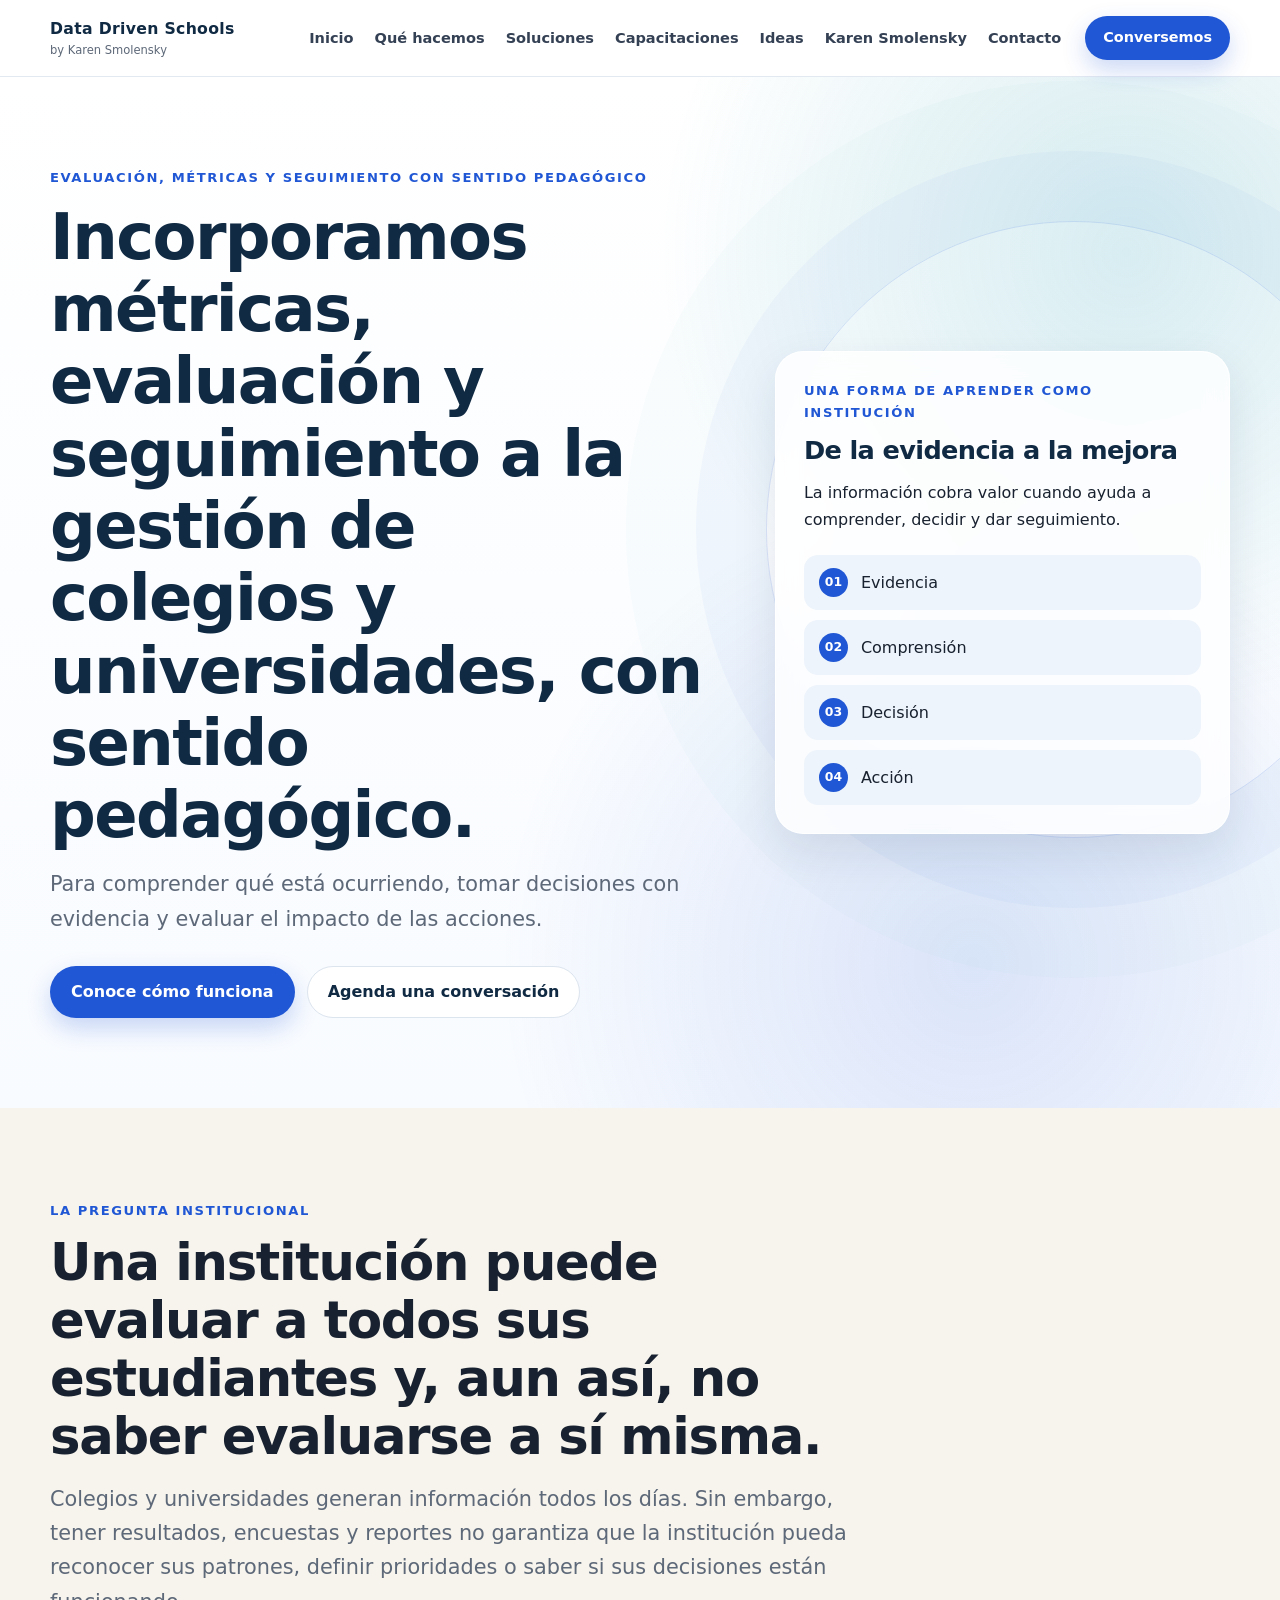
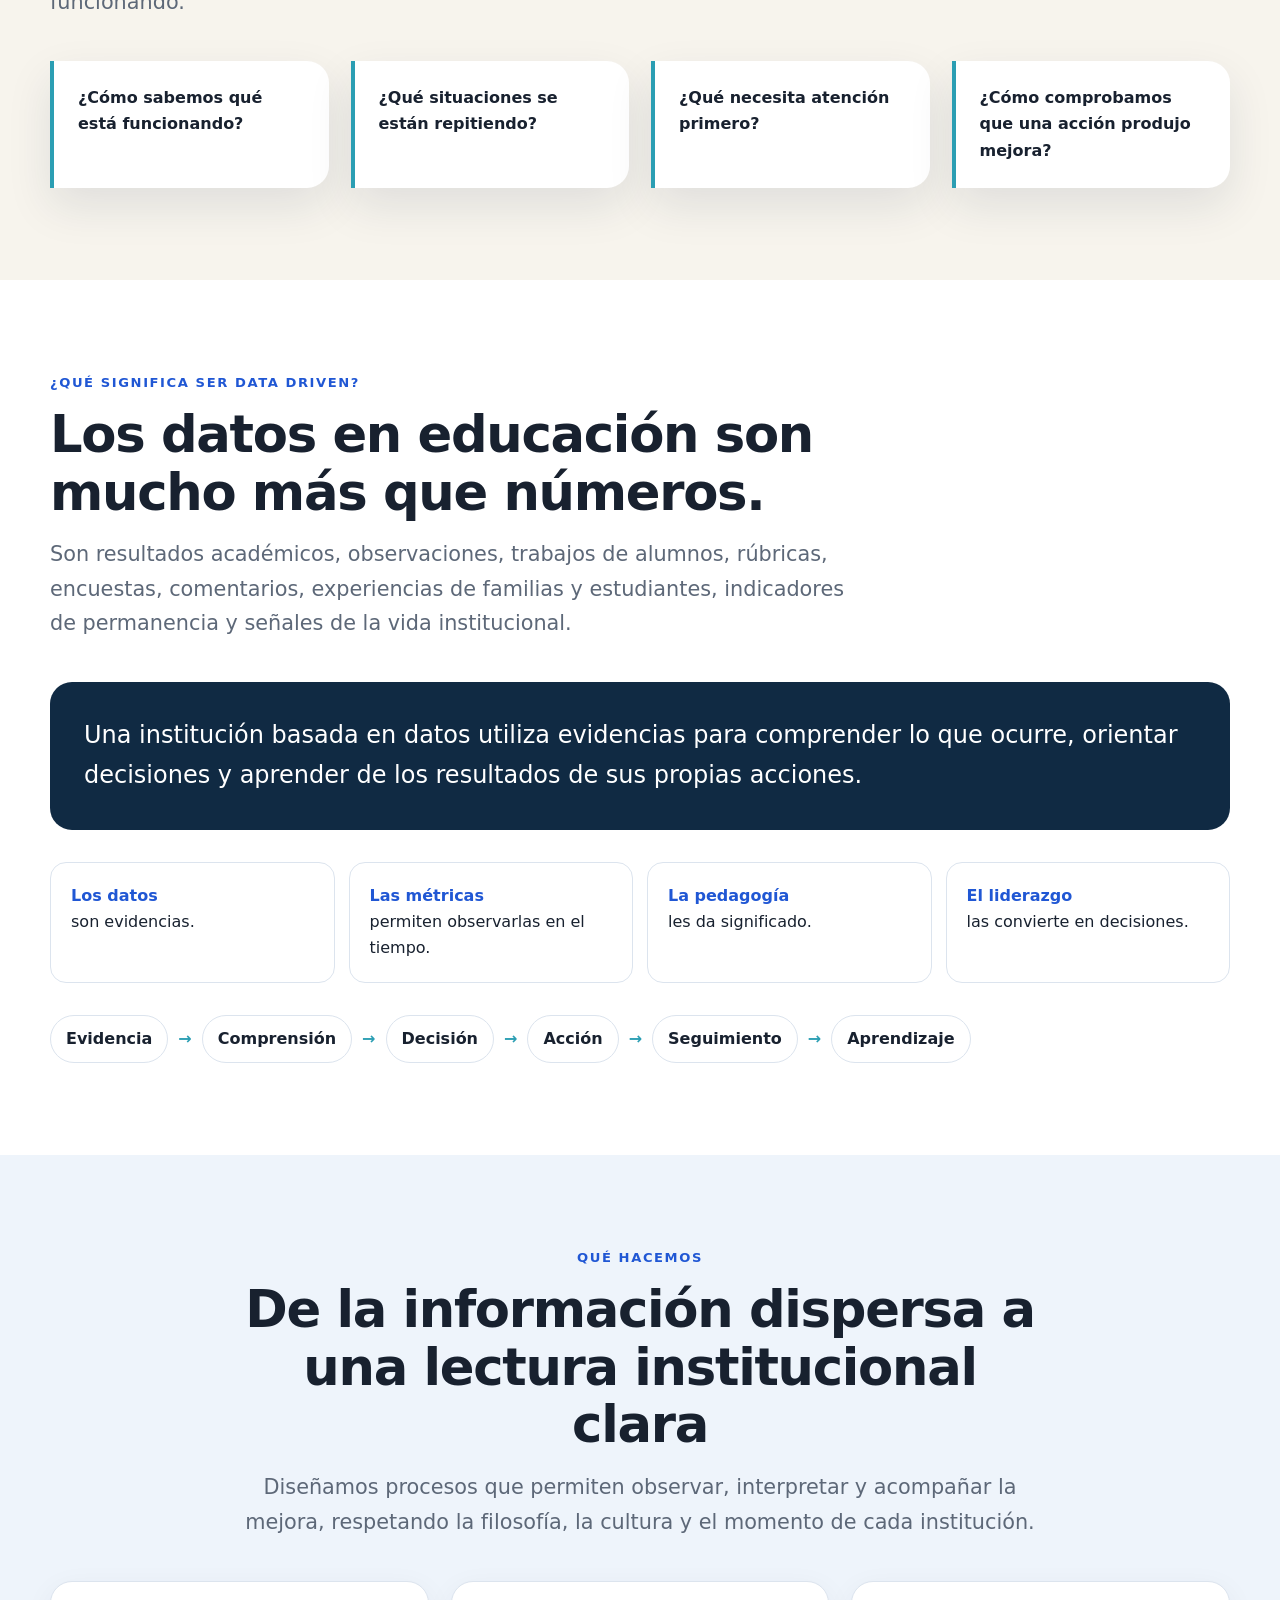
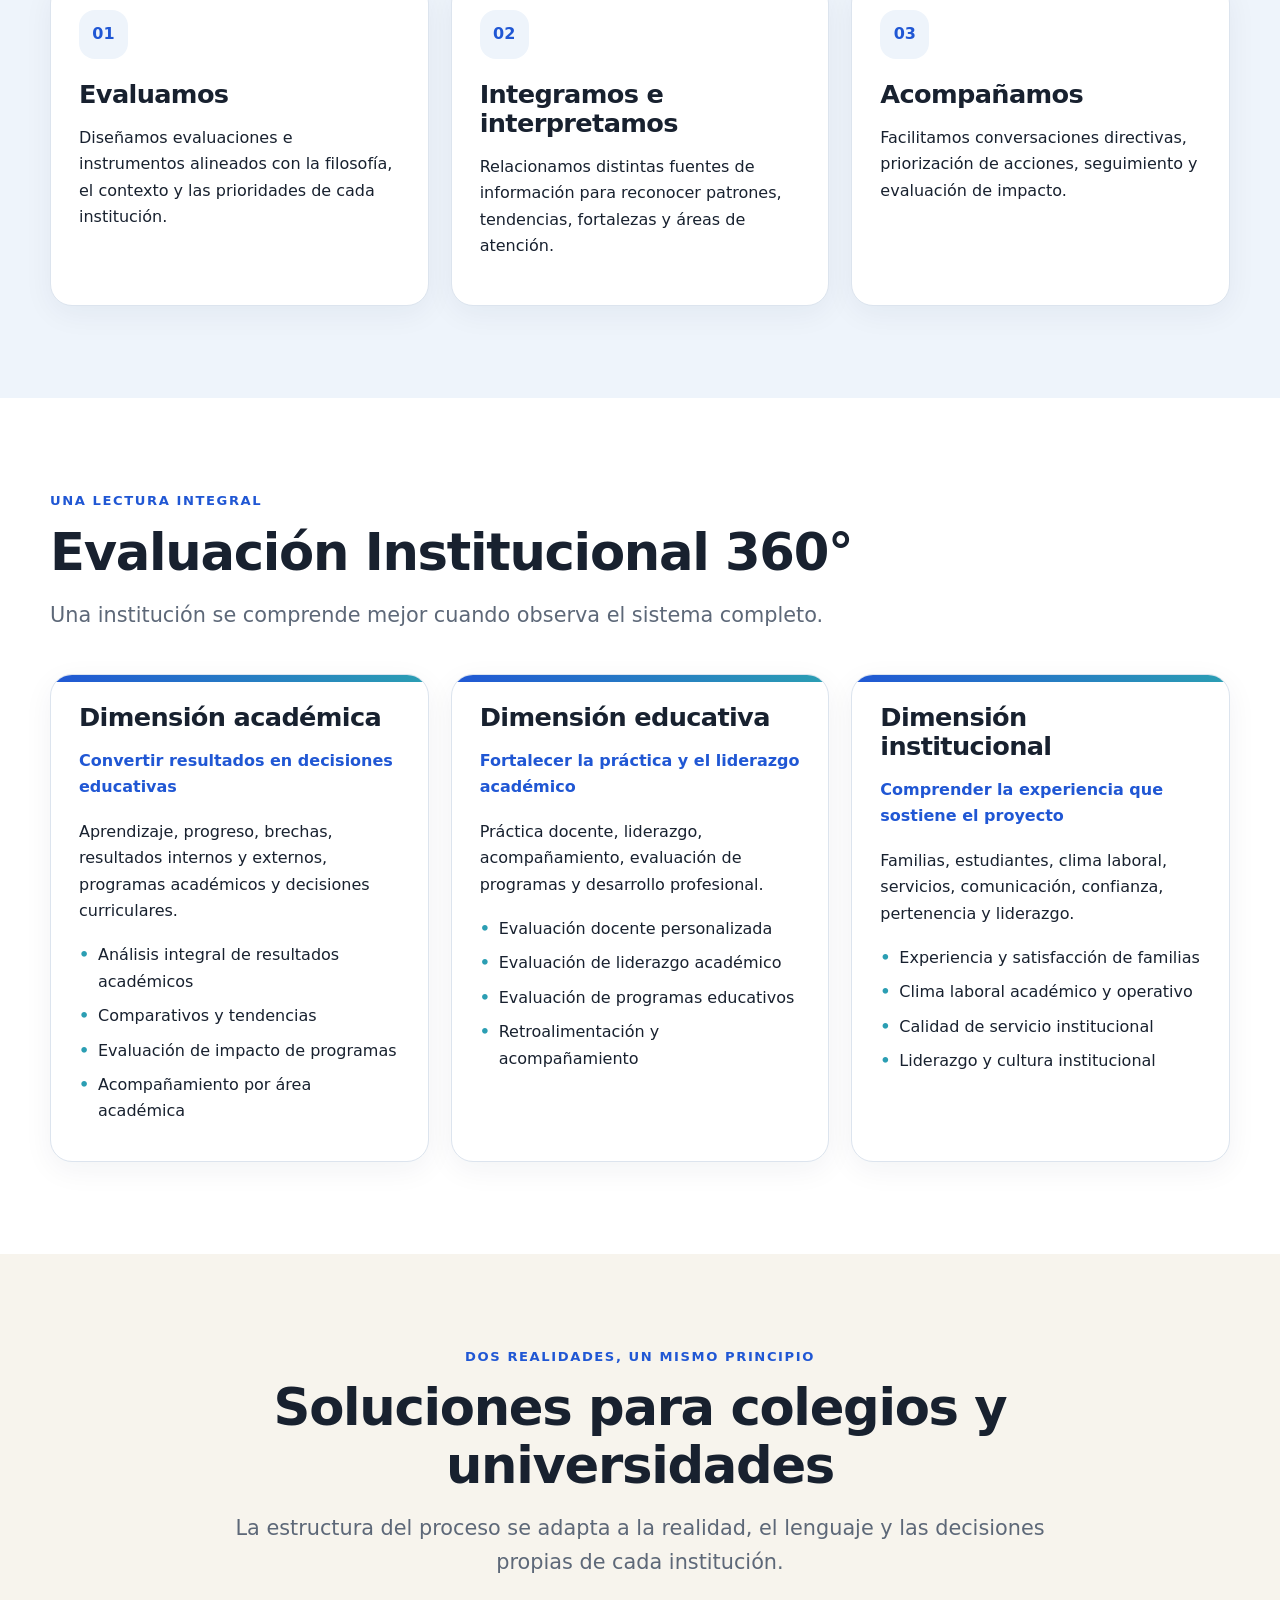
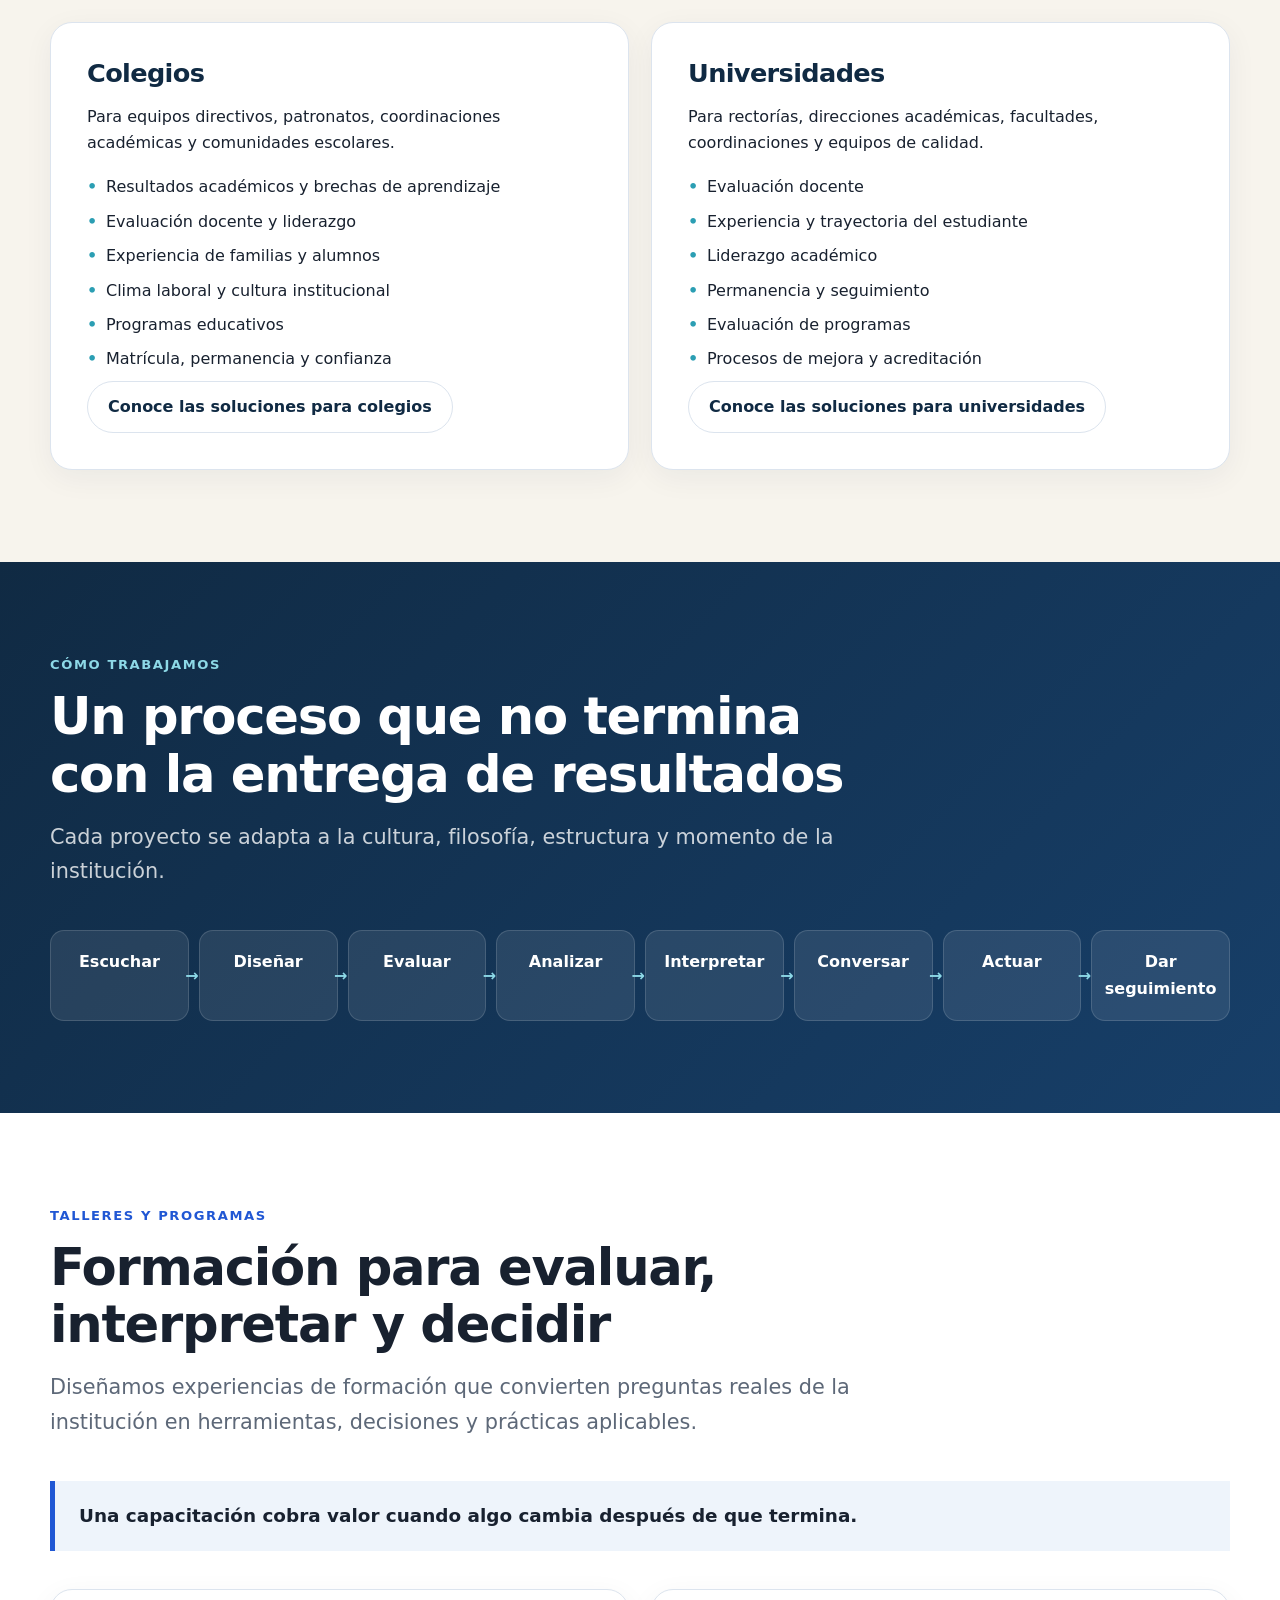
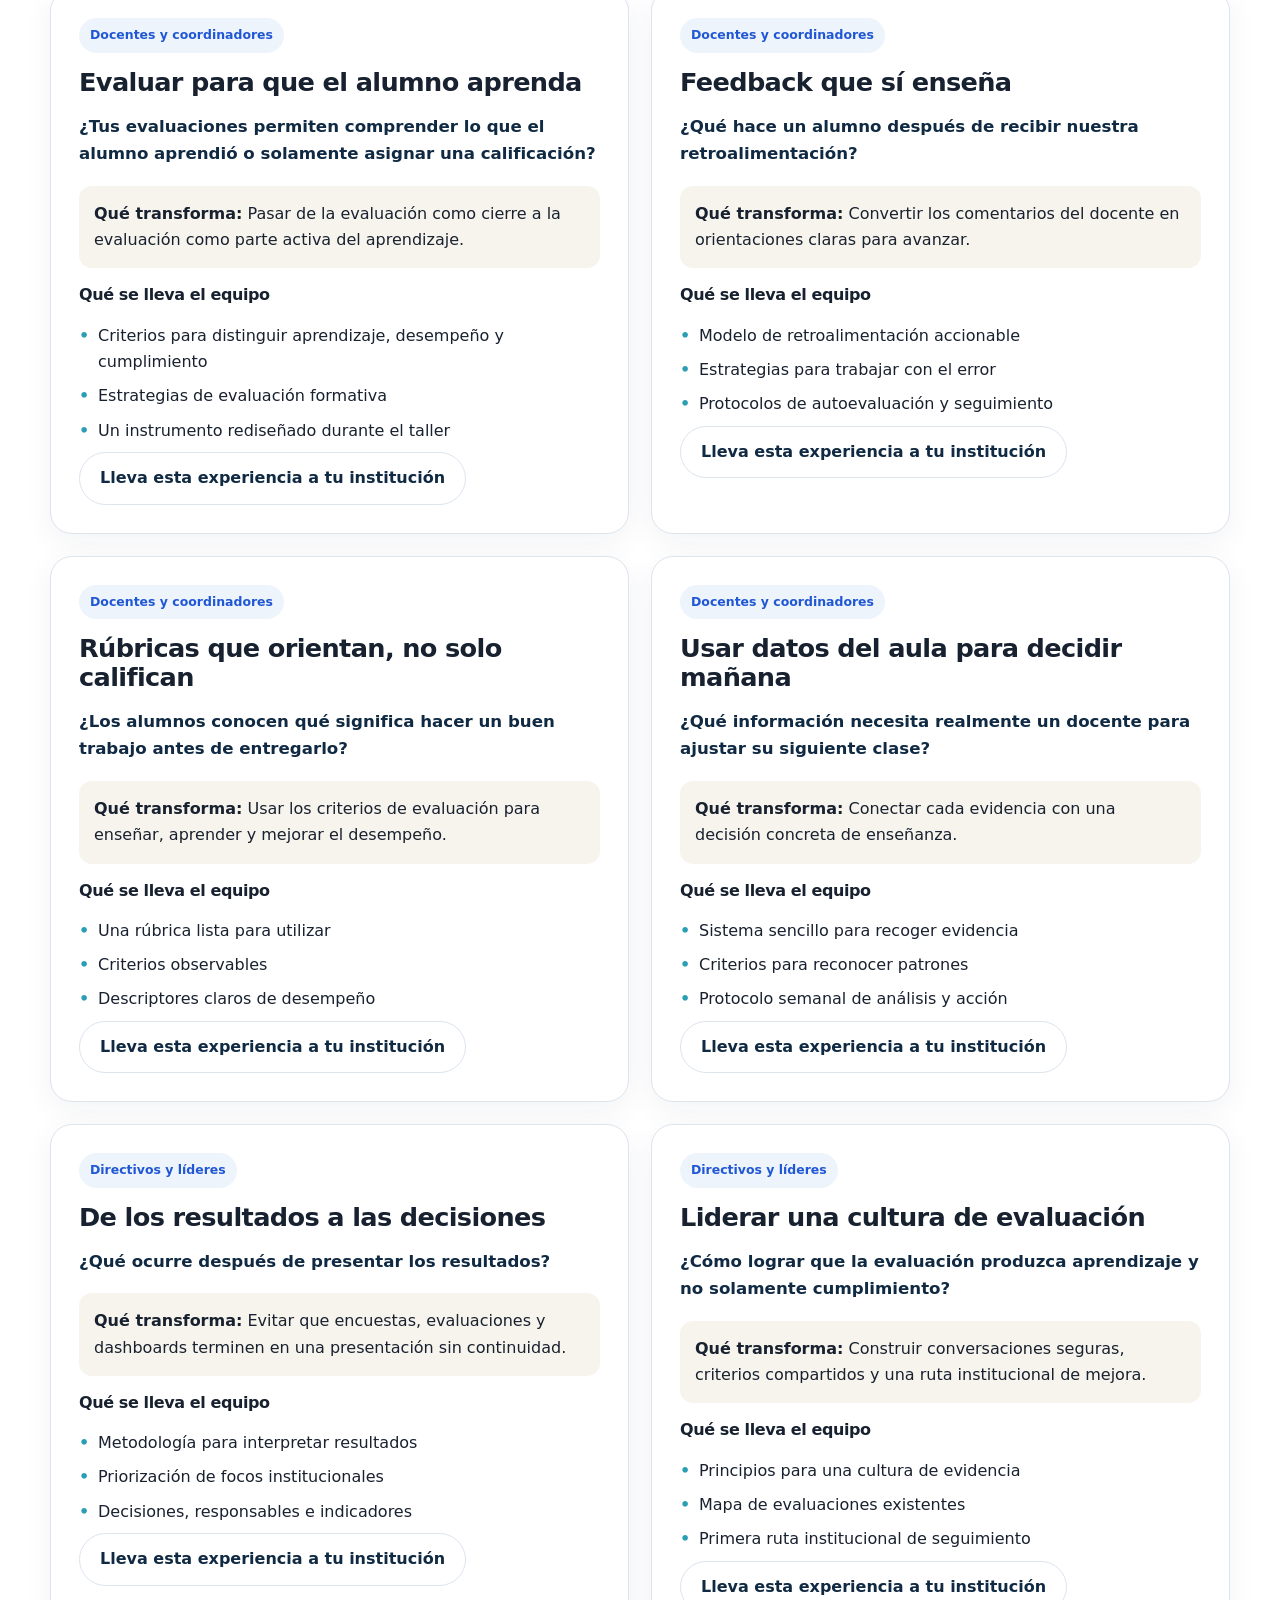
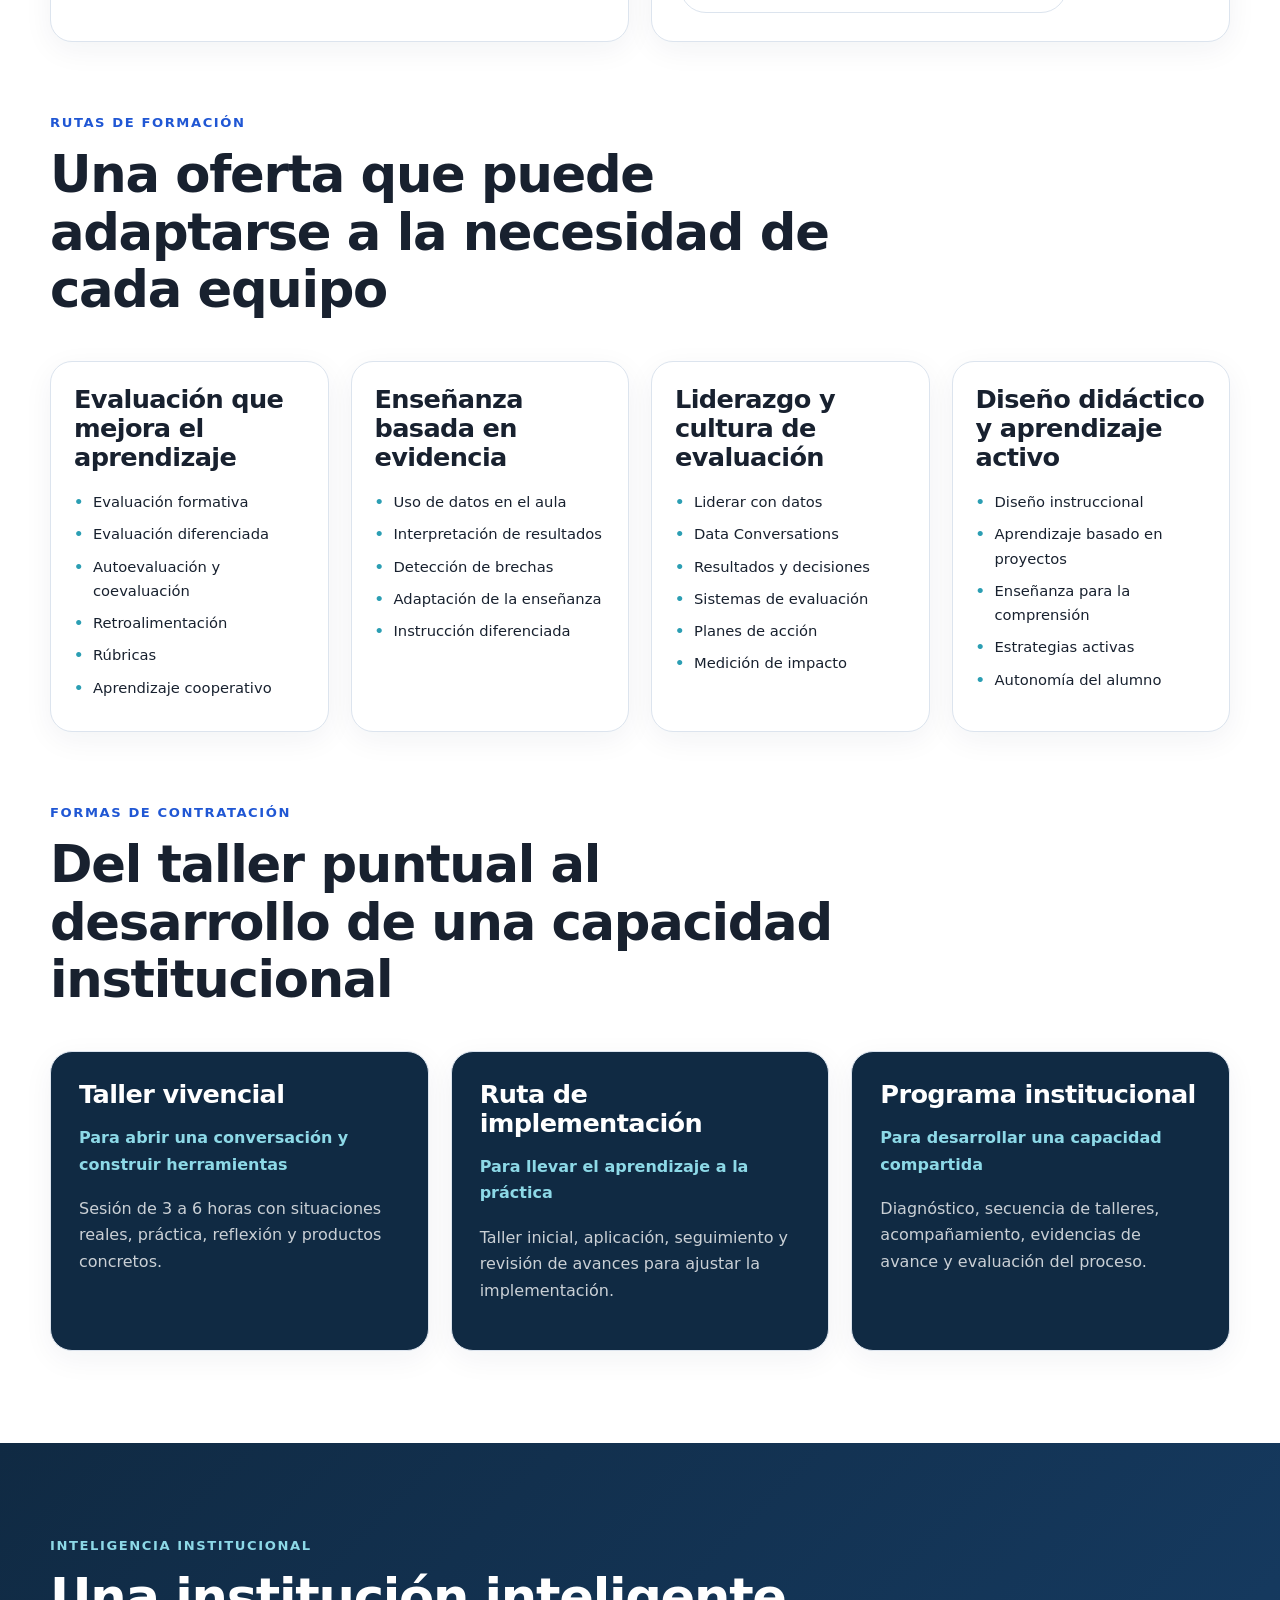
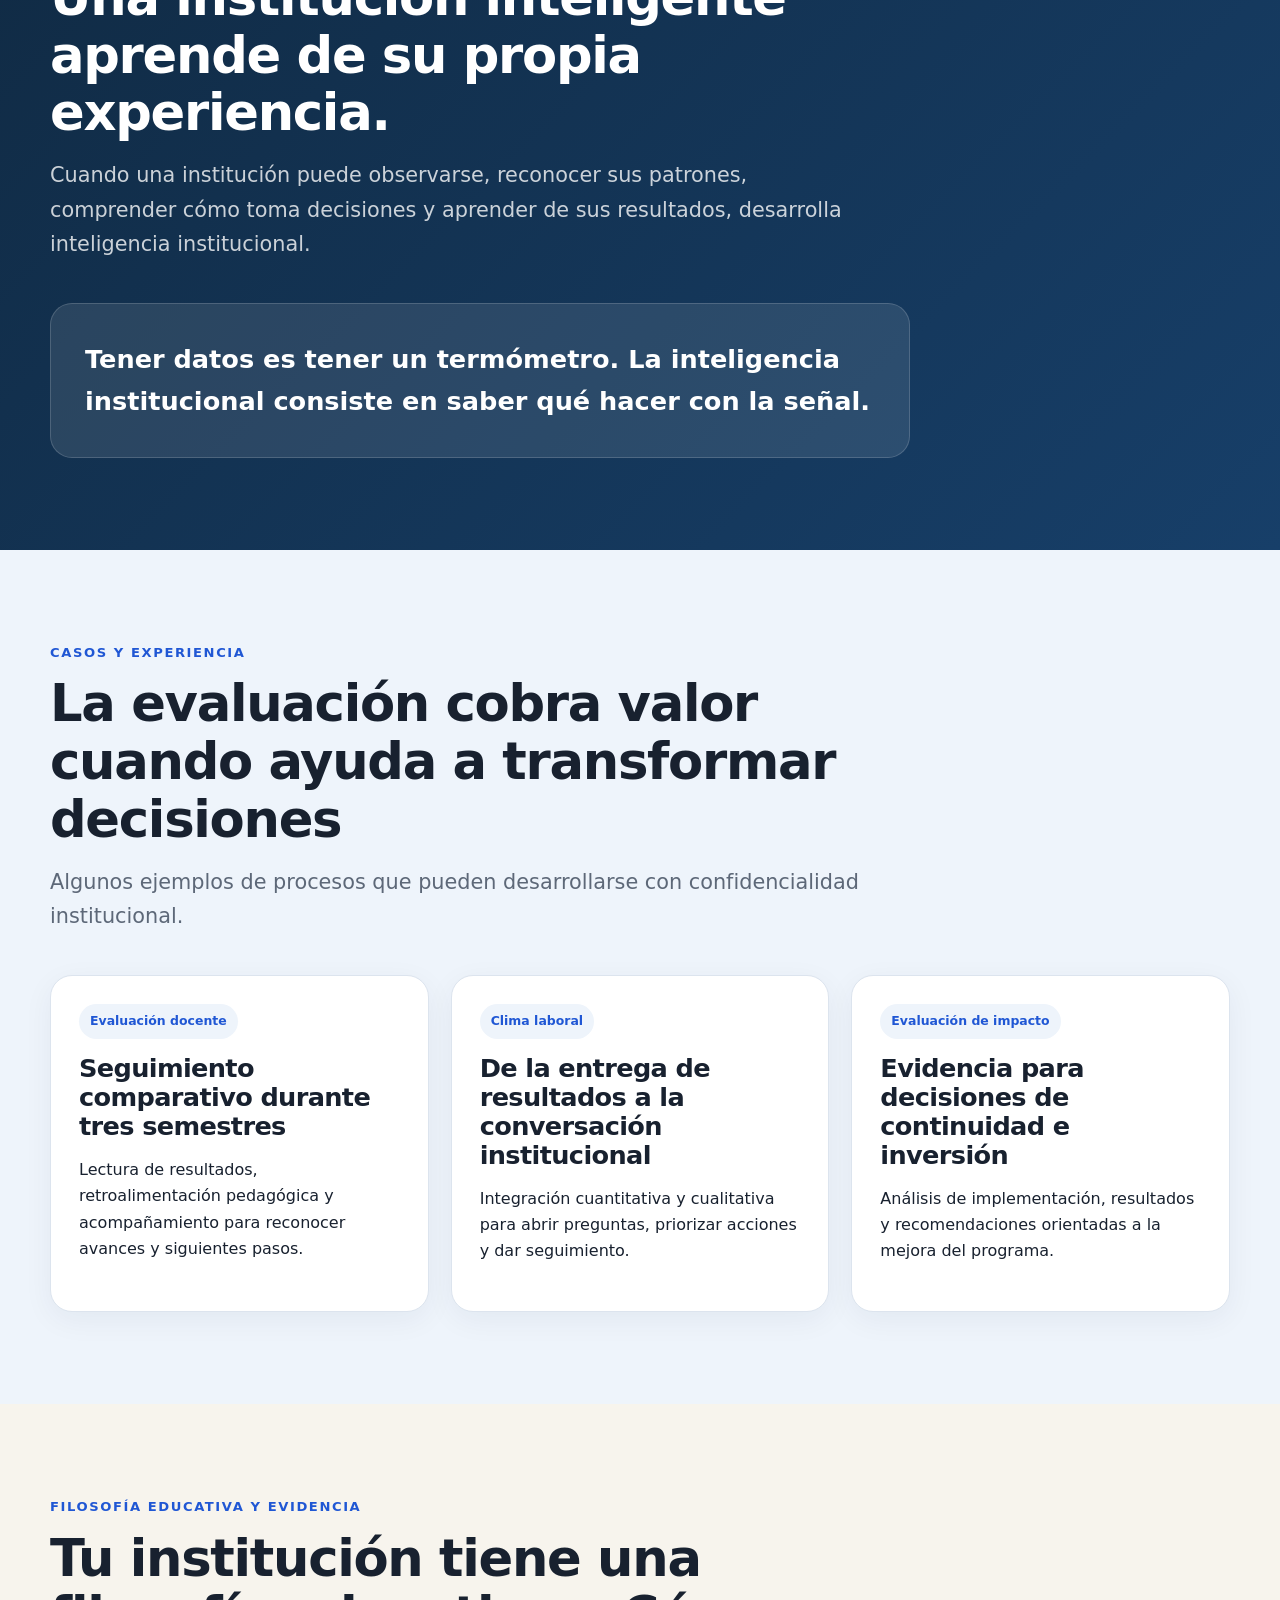
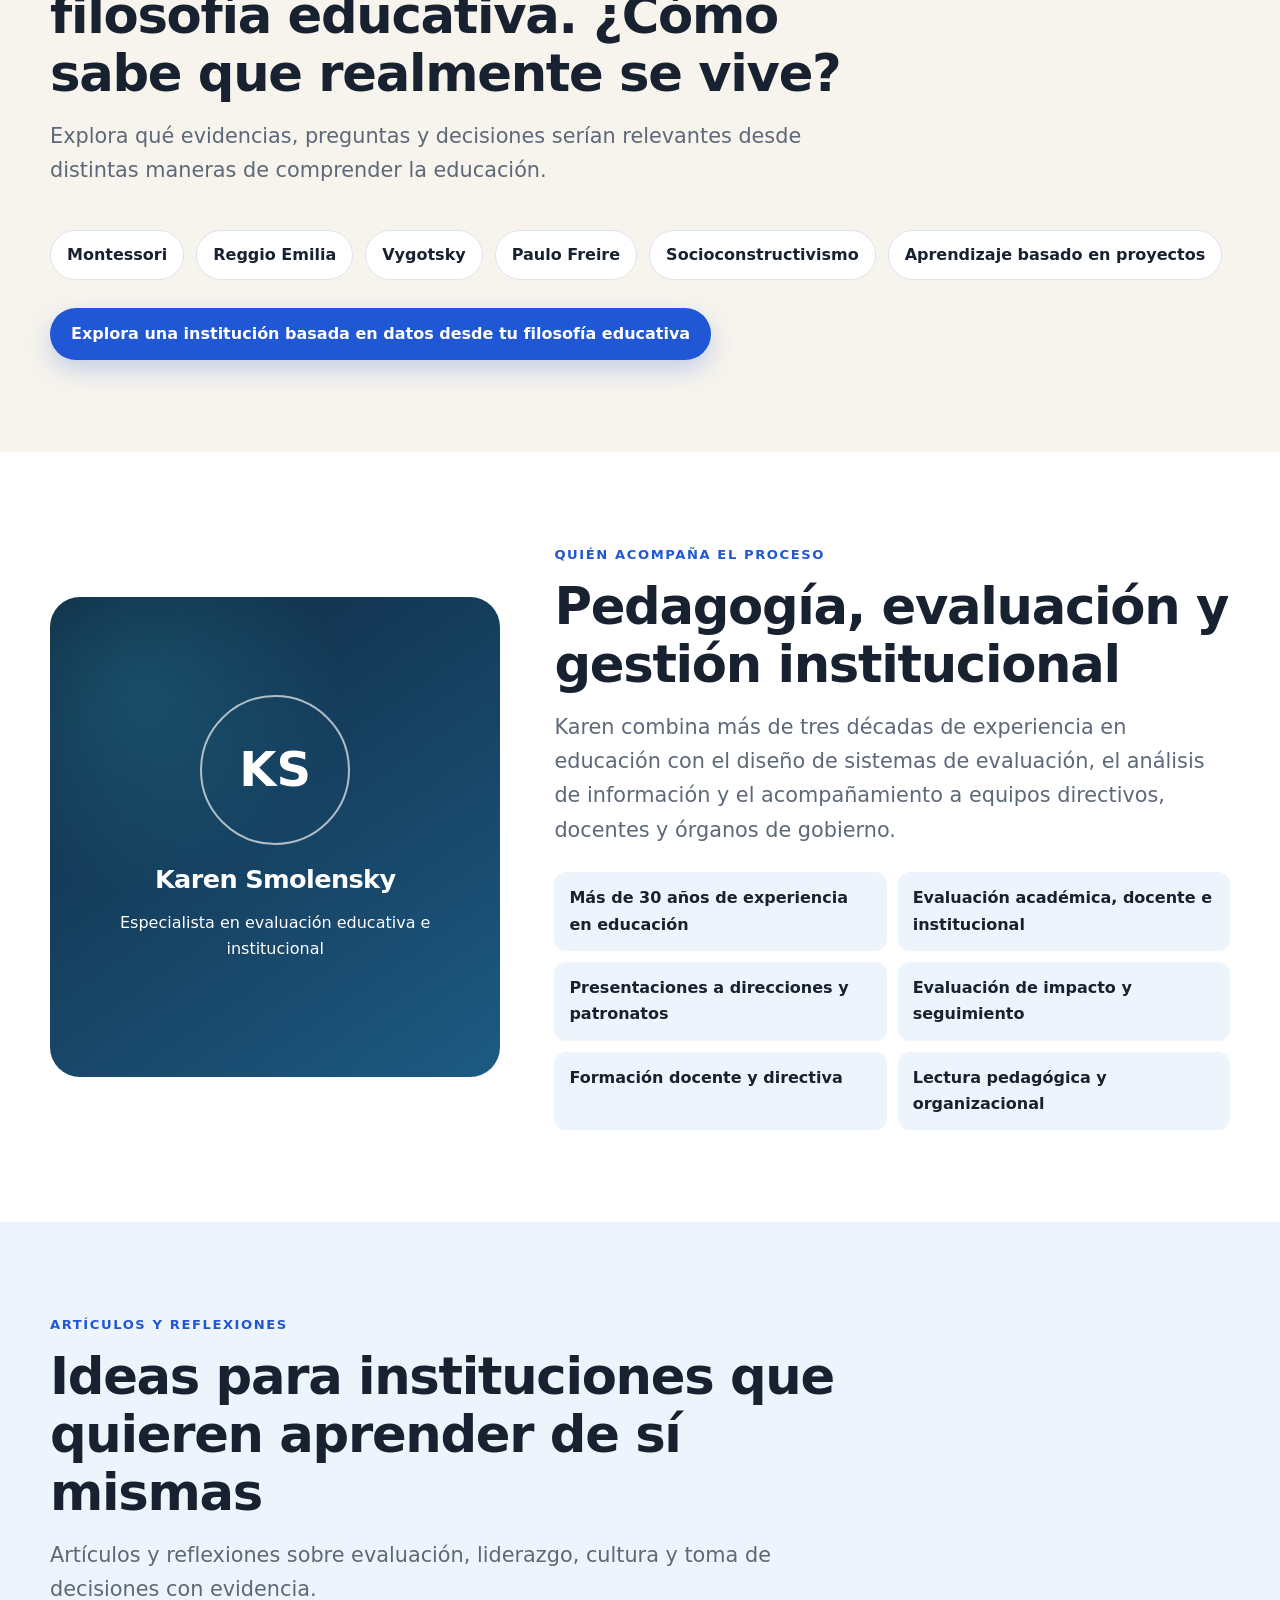
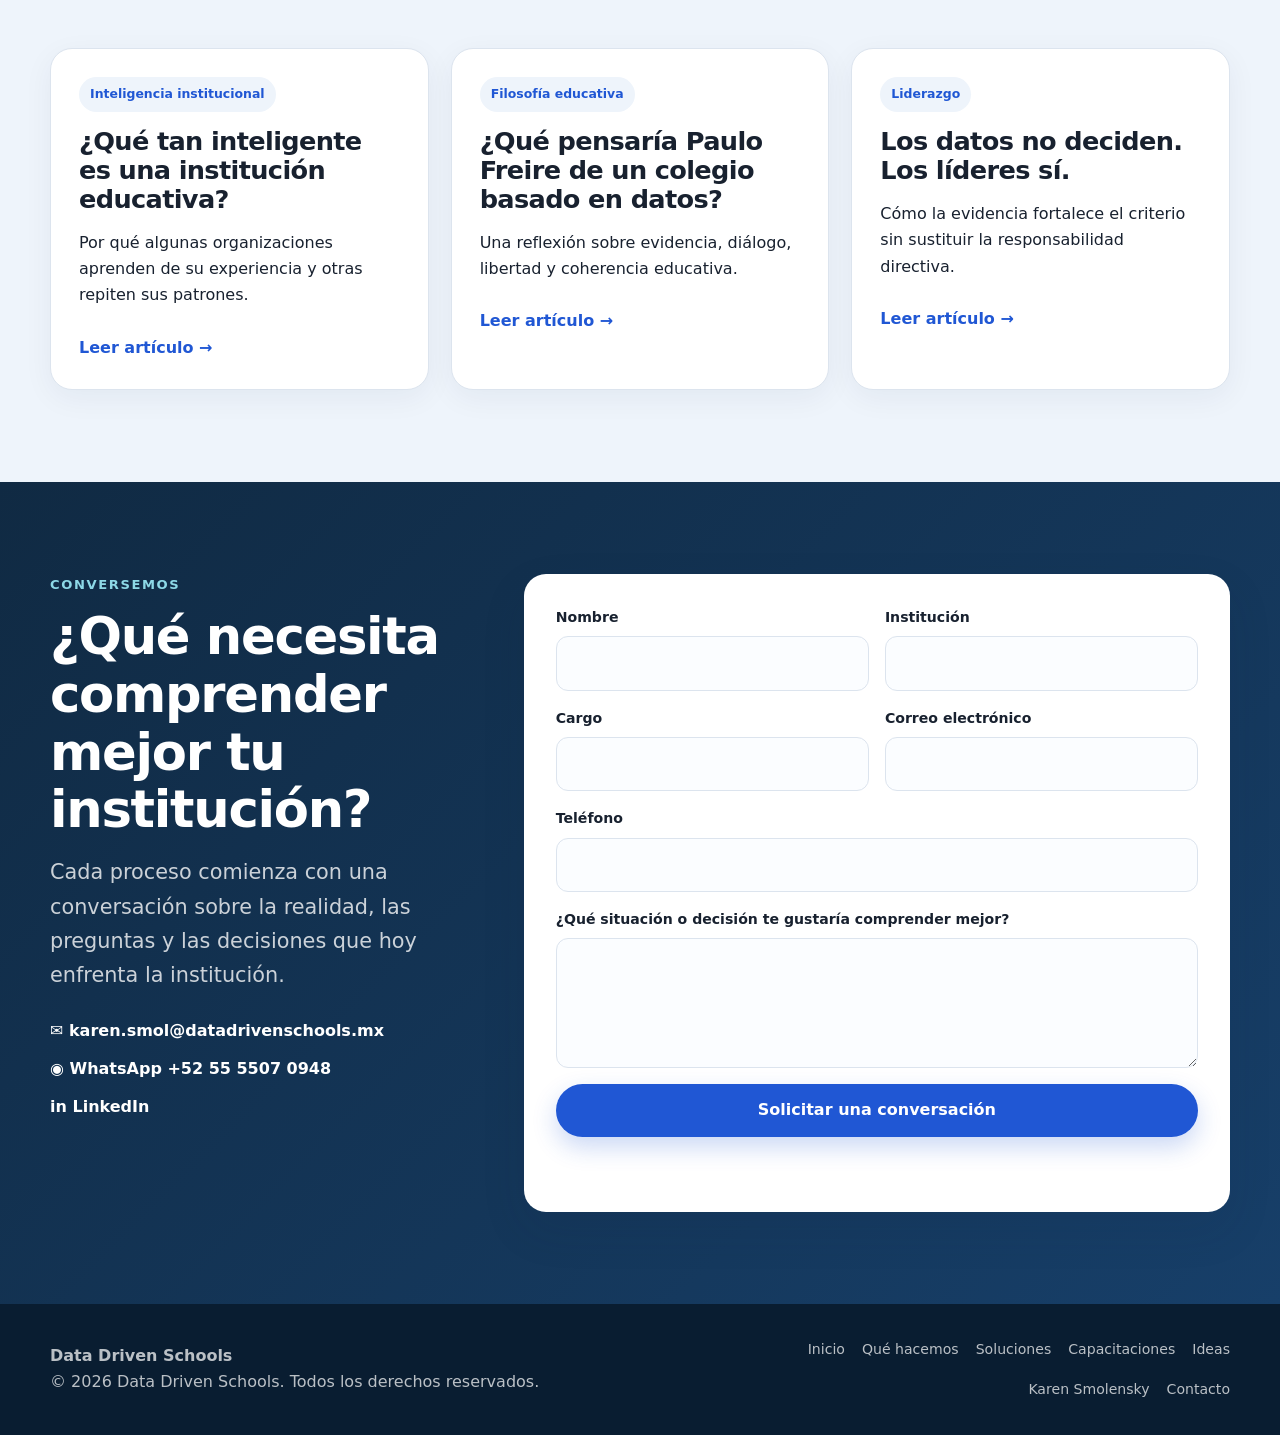
==== index.html @ f6df16cb "Homepage initial version" ====
<!doctype html>
<html lang="es-MX">
<head>
  <meta charset="utf-8">
  <meta name="viewport" content="width=device-width, initial-scale=1">
  <title>Data Driven Schools | Evaluación y gestión educativa con evidencia</title>
  <meta name="description" content="Métricas, evaluación y seguimiento para la gestión de colegios y universidades, con sentido pedagógico.">
  <meta name="theme-color" content="#102a43">
  <meta property="og:title" content="Data Driven Schools">
  <meta property="og:description" content="Métricas, evaluación y seguimiento para instituciones educativas, con sentido pedagógico.">
  <meta property="og:type" content="website">
  <link rel="stylesheet" href="styles.css">
</head>
<body>
  <a class="skip-link" href="#contenido">Saltar al contenido</a>

  <header class="site-header">
    <div class="container navbar">
      <a class="brand" href="#inicio" aria-label="Data Driven Schools, inicio">
        <img id="brand-logo" src="" alt="" hidden>
        <span id="brand-fallback" class="brand-text"></span>
      </a>

      <button id="nav-toggle" class="nav-toggle" type="button" aria-label="Abrir menú" aria-expanded="false">
        <span></span><span></span><span></span>
      </button>

      <nav id="nav-links" class="nav-links" aria-label="Navegación principal"></nav>
      <a id="header-cta" class="btn btn-primary btn-small" href="#contacto">Conversemos</a>
    </div>
  </header>

  <main id="contenido">
    <section id="inicio" class="hero">
      <div class="container hero-grid">
        <div class="hero-copy">
          <p id="hero-eyebrow" class="eyebrow"></p>
          <h1 id="hero-title"></h1>
          <p id="hero-text" class="lead"></p>
          <div class="hero-actions">
            <a id="hero-primary" class="btn btn-primary" href="#que-hacemos"></a>
            <a id="hero-secondary" class="btn btn-secondary" href="#contacto"></a>
          </div>
        </div>
        <aside class="hero-panel" aria-label="Proceso Data Driven">
          <p class="eyebrow">Una forma de aprender como institución</p>
          <h3>De la evidencia a la mejora</h3>
          <p>La información cobra valor cuando ayuda a comprender, decidir y dar seguimiento.</p>
          <div id="hero-cycle" class="mini-cycle"></div>
        </aside>
      </div>
    </section>

    <section class="section section--cream">
      <div class="container">
        <div class="section-heading">
          <p class="eyebrow">La pregunta institucional</p>
          <h2 id="problem-title"></h2>
          <p id="problem-text" class="lead"></p>
        </div>
        <div id="problem-questions" class="question-grid"></div>
      </div>
    </section>

    <section class="section" id="que-significa">
      <div class="container">
        <div class="section-heading">
          <p class="eyebrow">¿Qué significa ser Data Driven?</p>
          <h2 id="data-title"></h2>
          <p id="data-text" class="lead"></p>
        </div>
        <div id="data-definition" class="definition-box"></div>
        <div id="principles" class="principles-grid"></div>
        <div id="cycle" class="cycle" aria-label="Ciclo de aprendizaje institucional"></div>
      </div>
    </section>

    <section id="que-hacemos" class="section section--soft">
      <div class="container">
        <div class="section-heading center">
          <p class="eyebrow">Qué hacemos</p>
          <h2 id="what-title"></h2>
          <p id="what-intro" class="lead"></p>
        </div>
        <div id="what-grid" class="card-grid-3"></div>
      </div>
    </section>

    <section id="soluciones" class="section">
      <div class="container">
        <div class="section-heading">
          <p class="eyebrow">Una lectura integral</p>
          <h2 id="dimensions-title"></h2>
          <p id="dimensions-intro" class="lead"></p>
        </div>
        <div id="dimensions-grid" class="dimension-grid"></div>
      </div>
    </section>

    <section class="section section--cream">
      <div class="container">
        <div class="section-heading center">
          <p class="eyebrow">Dos realidades, un mismo principio</p>
          <h2 id="audiences-title"></h2>
          <p id="audiences-intro" class="lead"></p>
        </div>
        <div id="audience-grid" class="audience-grid"></div>
      </div>
    </section>

    <section class="section section--dark">
      <div class="container">
        <div class="section-heading">
          <p class="eyebrow">Cómo trabajamos</p>
          <h2 id="process-title"></h2>
          <p id="process-text" class="lead"></p>
        </div>
        <div id="process-row" class="process-row"></div>
      </div>
    </section>

    <section id="capacitaciones" class="section">
      <div class="container">
        <div class="section-heading">
          <p class="eyebrow">Talleres y programas</p>
          <h2 id="training-title"></h2>
          <p id="training-intro" class="lead"></p>
        </div>
        <div id="training-promise" class="training-promise"></div>
        <div id="training-grid" class="training-grid"></div>

        <div class="section-heading" style="margin-top:70px">
          <p class="eyebrow">Rutas de formación</p>
          <h2>Una oferta que puede adaptarse a la necesidad de cada equipo</h2>
        </div>
        <div id="routes-grid" class="routes-grid"></div>

        <div class="section-heading" style="margin-top:70px">
          <p class="eyebrow">Formas de contratación</p>
          <h2>Del taller puntual al desarrollo de una capacidad institucional</h2>
        </div>
        <div id="formats-grid" class="format-grid"></div>
      </div>
    </section>

    <section id="inteligencia" class="section section--dark">
      <div class="container">
        <div class="section-heading">
          <p class="eyebrow">Inteligencia institucional</p>
          <h2 id="intelligence-title"></h2>
          <p id="intelligence-text" class="lead"></p>
        </div>
        <div id="intelligence-quote" class="quote-box"></div>
      </div>
    </section>

    <section id="casos" class="section section--soft">
      <div class="container">
        <div class="section-heading">
          <p class="eyebrow">Casos y experiencia</p>
          <h2 id="cases-title"></h2>
          <p id="cases-intro" class="lead"></p>
        </div>
        <div id="cases-grid" class="case-grid"></div>
      </div>
    </section>

    <section id="testimonios" class="section" hidden>
      <div class="container">
        <div class="section-heading center">
          <p class="eyebrow">Confianza</p>
          <h2 id="testimonials-title"></h2>
        </div>
        <div id="testimonial-grid" class="testimonial-grid"></div>
      </div>
    </section>

    <section id="filosofia" class="section section--cream">
      <div class="container">
        <div class="section-heading">
          <p class="eyebrow">Filosofía educativa y evidencia</p>
          <h2 id="philosophy-title"></h2>
          <p id="philosophy-text" class="lead"></p>
        </div>
        <div id="philosophy-cloud" class="philosophy-cloud"></div>
        <a id="philosophy-cta" class="btn btn-primary" href="#contacto"></a>
      </div>
    </section>

    <section id="karen" class="section">
      <div class="container about-grid">
        <div class="about-visual">
          <div>
            <div class="about-initials">KS</div>
            <h3 id="about-name"></h3>
            <p id="about-role"></p>
          </div>
        </div>
        <div>
          <p class="eyebrow">Quién acompaña el proceso</p>
          <h2 id="about-title"></h2>
          <p id="about-text" class="lead"></p>
          <div id="about-highlights" class="highlight-grid"></div>
        </div>
      </div>
    </section>

    <section id="ideas" class="section section--soft">
      <div class="container">
        <div class="section-heading">
          <p class="eyebrow">Artículos y reflexiones</p>
          <h2 id="ideas-title"></h2>
          <p id="ideas-intro" class="lead"></p>
        </div>
        <div id="article-grid" class="article-grid"></div>
      </div>
    </section>

    <section id="contacto" class="section section--dark">
      <div class="container contact-grid">
        <div>
          <p class="eyebrow">Conversemos</p>
          <h2 id="contact-title"></h2>
          <p id="contact-text" class="lead"></p>
          <div id="contact-links" class="contact-links"></div>
        </div>

        <form id="contact-form" class="contact-form">
          <div class="form-grid">
            <div class="form-group">
              <label id="label-name" for="name"></label>
              <input id="name" name="name" type="text" required autocomplete="name">
            </div>
            <div class="form-group">
              <label id="label-institution" for="institution"></label>
              <input id="institution" name="institution" type="text" required autocomplete="organization">
            </div>
            <div class="form-group">
              <label id="label-role" for="role"></label>
              <input id="role" name="role" type="text">
            </div>
            <div class="form-group">
              <label id="label-email" for="email"></label>
              <input id="email" name="email" type="email" required autocomplete="email">
            </div>
            <div class="form-group full">
              <label id="label-phone" for="phone"></label>
              <input id="phone" name="phone" type="tel" autocomplete="tel">
            </div>
            <div class="form-group full">
              <label id="label-message" for="message"></label>
              <textarea id="message" name="message" required></textarea>
            </div>
            <div class="form-group full">
              <button id="form-submit" class="btn btn-primary" type="submit"></button>
              <div id="form-status" class="form-status" role="status" aria-live="polite"></div>
            </div>
          </div>
        </form>
      </div>
    </section>
  </main>

  <footer class="site-footer">
    <div class="container footer-grid">
      <div>
        <strong id="footer-name"></strong>
        <div id="footer-copy"></div>
      </div>
      <nav id="footer-nav" class="footer-nav" aria-label="Navegación secundaria"></nav>
    </div>
  </footer>

  <script src="content.js"></script>
  <script src="script.js"></script>
</body>
</html>
---- styles.css ----
/* =========================================================
   DATA DRIVEN SCHOOLS — ESTILOS
   Cambia colores y tipografías en :root
   ========================================================= */

:root {
  --dds-navy: #102a43;
  --dds-blue: #2057d4;
  --dds-cyan: #2b9eb3;
  --dds-ink: #18212f;
  --dds-muted: #5d6878;
  --dds-soft: #eef4fb;
  --dds-cream: #f7f4ed;
  --dds-white: #ffffff;
  --dds-border: #dce4ee;
  --dds-shadow: 0 18px 45px rgba(16, 42, 67, 0.10);
  --dds-radius: 22px;
  --dds-max: 1180px;
  --dds-font: Inter, ui-sans-serif, system-ui, -apple-system, BlinkMacSystemFont, "Segoe UI", sans-serif;
}

* { box-sizing: border-box; }
html { scroll-behavior: smooth; }
body {
  margin: 0;
  font-family: var(--dds-font);
  color: var(--dds-ink);
  background: var(--dds-white);
  line-height: 1.65;
}
body.menu-open { overflow: hidden; }
img { max-width: 100%; display: block; }
a { color: inherit; }
button, input, textarea { font: inherit; }

.container {
  width: min(calc(100% - 40px), var(--dds-max));
  margin-inline: auto;
}
.section { padding: 92px 0; }
.section--soft { background: var(--dds-soft); }
.section--cream { background: var(--dds-cream); }
.section--dark {
  background: linear-gradient(135deg, var(--dds-navy), #173f69);
  color: var(--dds-white);
}
.section-heading {
  max-width: 820px;
  margin-bottom: 42px;
}
.section-heading.center {
  text-align: center;
  margin-inline: auto;
}
.eyebrow {
  margin: 0 0 12px;
  color: var(--dds-blue);
  font-size: .82rem;
  font-weight: 800;
  letter-spacing: .12em;
  text-transform: uppercase;
}
.section--dark .eyebrow { color: #8dd9e7; }
h1, h2, h3, h4 {
  margin: 0 0 16px;
  line-height: 1.13;
  letter-spacing: -.025em;
}
h1 { font-size: clamp(2.55rem, 6vw, 5.55rem); }
h2 { font-size: clamp(2rem, 4vw, 3.55rem); }
h3 { font-size: clamp(1.25rem, 2vw, 1.65rem); }
p { margin: 0 0 18px; }
.lead {
  font-size: clamp(1.05rem, 1.7vw, 1.3rem);
  color: var(--dds-muted);
}
.section--dark .lead { color: rgba(255,255,255,.78); }

.skip-link {
  position: fixed;
  top: -100px;
  left: 16px;
  z-index: 9999;
  padding: 12px 16px;
  background: var(--dds-white);
  border-radius: 10px;
}
.skip-link:focus { top: 16px; }

.site-header {
  position: sticky;
  top: 0;
  z-index: 1000;
  background: rgba(255,255,255,.93);
  backdrop-filter: blur(16px);
  border-bottom: 1px solid rgba(220,228,238,.8);
}
.navbar {
  min-height: 76px;
  display: flex;
  align-items: center;
  gap: 24px;
}
.brand {
  display: flex;
  align-items: center;
  gap: 12px;
  text-decoration: none;
  margin-right: auto;
}
.brand img {
  width: 185px;
  max-height: 58px;
  object-fit: contain;
}
.brand-text strong, .brand-text span { display: block; }
.brand-text strong { color: var(--dds-navy); font-size: .98rem; letter-spacing: .02em; }
.brand-text span { color: var(--dds-muted); font-size: .72rem; }

.nav-links {
  display: flex;
  align-items: center;
  gap: 21px;
}
.nav-links a {
  text-decoration: none;
  font-size: .91rem;
  font-weight: 650;
  color: #344054;
}
.nav-links a:hover, .nav-links a:focus { color: var(--dds-blue); }
.nav-toggle {
  display: none;
  width: 44px;
  height: 44px;
  border: 1px solid var(--dds-border);
  background: var(--dds-white);
  border-radius: 12px;
  cursor: pointer;
}
.nav-toggle span {
  display: block;
  width: 20px;
  height: 2px;
  margin: 4px auto;
  background: var(--dds-navy);
}

.btn {
  display: inline-flex;
  align-items: center;
  justify-content: center;
  gap: 9px;
  min-height: 48px;
  padding: 12px 20px;
  border: 1px solid transparent;
  border-radius: 999px;
  text-decoration: none;
  font-weight: 760;
  cursor: pointer;
  transition: transform .2s ease, box-shadow .2s ease, background .2s ease;
}
.btn:hover { transform: translateY(-2px); }
.btn-primary {
  color: var(--dds-white);
  background: var(--dds-blue);
  box-shadow: 0 10px 25px rgba(32,87,212,.23);
}
.btn-secondary {
  color: var(--dds-navy);
  background: var(--dds-white);
  border-color: var(--dds-border);
}
.btn-light {
  color: var(--dds-navy);
  background: var(--dds-white);
}
.btn-small { min-height: 42px; padding: 9px 17px; font-size: .9rem; }

.hero {
  position: relative;
  overflow: hidden;
  min-height: 760px;
  display: grid;
  align-items: center;
  background:
    radial-gradient(circle at 88% 17%, rgba(43,158,179,.18), transparent 33%),
    radial-gradient(circle at 76% 86%, rgba(32,87,212,.14), transparent 36%),
    linear-gradient(180deg, #fff, #f8fbff);
}
.hero::after {
  content: "";
  position: absolute;
  right: -8%;
  top: 14%;
  width: min(48vw, 650px);
  aspect-ratio: 1;
  border: 1px solid rgba(32,87,212,.15);
  border-radius: 50%;
  box-shadow:
    0 0 0 70px rgba(32,87,212,.035),
    0 0 0 140px rgba(43,158,179,.025);
}
.hero-grid {
  position: relative;
  z-index: 1;
  display: grid;
  grid-template-columns: 1.18fr .82fr;
  gap: 70px;
  align-items: center;
}
.hero-copy { padding: 90px 0; }
.hero-copy h1 {
  max-width: 930px;
  color: var(--dds-navy);
  font-size: clamp(2.55rem, 5vw, 4.7rem);
}
.hero-copy .lead { max-width: 760px; }
.hero-actions {
  display: flex;
  flex-wrap: wrap;
  gap: 12px;
  margin-top: 30px;
}
.hero-panel {
  position: relative;
  padding: 28px;
  background: rgba(255,255,255,.82);
  border: 1px solid rgba(255,255,255,.85);
  border-radius: 28px;
  box-shadow: var(--dds-shadow);
  backdrop-filter: blur(12px);
}
.hero-panel h3 { color: var(--dds-navy); }
.mini-cycle {
  display: grid;
  gap: 10px;
  margin-top: 22px;
}
.mini-cycle div {
  display: flex;
  align-items: center;
  gap: 13px;
  padding: 13px 15px;
  border-radius: 14px;
  background: var(--dds-soft);
}
.mini-cycle span {
  display: grid;
  place-items: center;
  width: 29px;
  height: 29px;
  flex: 0 0 auto;
  border-radius: 50%;
  background: var(--dds-blue);
  color: #fff;
  font-size: .78rem;
  font-weight: 800;
}

.question-grid,
.card-grid-3,
.dimension-grid,
.audience-grid,
.training-grid,
.routes-grid,
.format-grid,
.case-grid,
.testimonial-grid,
.article-grid {
  display: grid;
  gap: 22px;
}
.question-grid { grid-template-columns: repeat(4, 1fr); }
.question-card {
  padding: 24px;
  border-left: 4px solid var(--dds-cyan);
  background: var(--dds-white);
  border-radius: 0 var(--dds-radius) var(--dds-radius) 0;
  box-shadow: var(--dds-shadow);
  font-weight: 720;
}

.definition-box {
  padding: 34px;
  margin: 32px 0;
  border-radius: var(--dds-radius);
  background: var(--dds-navy);
  color: var(--dds-white);
  font-size: clamp(1.15rem, 2vw, 1.5rem);
}
.principles-grid {
  display: grid;
  grid-template-columns: repeat(4, 1fr);
  gap: 14px;
}
.principle {
  padding: 20px;
  border: 1px solid var(--dds-border);
  border-radius: 16px;
  background: var(--dds-white);
}
.principle strong { display: block; color: var(--dds-blue); }
.cycle {
  display: flex;
  flex-wrap: wrap;
  gap: 10px;
  align-items: center;
  margin-top: 32px;
}
.cycle-item {
  display: flex;
  align-items: center;
  gap: 10px;
}
.cycle-item span:first-child {
  padding: 10px 15px;
  border: 1px solid var(--dds-border);
  border-radius: 999px;
  background: var(--dds-white);
  font-weight: 750;
}
.cycle-arrow { color: var(--dds-cyan); font-weight: 900; }

.card-grid-3 { grid-template-columns: repeat(3, 1fr); }
.feature-card,
.dimension-card,
.audience-card,
.training-card,
.route-card,
.format-card,
.case-card,
.testimonial-card,
.article-card {
  padding: 28px;
  border: 1px solid var(--dds-border);
  border-radius: var(--dds-radius);
  background: var(--dds-white);
  box-shadow: 0 8px 30px rgba(16,42,67,.055);
}
.feature-number {
  display: inline-grid;
  place-items: center;
  width: 49px;
  height: 49px;
  margin-bottom: 21px;
  border-radius: 16px;
  background: var(--dds-soft);
  color: var(--dds-blue);
  font-weight: 850;
}
.dimension-grid { grid-template-columns: repeat(3, 1fr); }
.dimension-card { position: relative; overflow: hidden; }
.dimension-card::before {
  content: "";
  position: absolute;
  inset: 0 auto auto 0;
  width: 100%;
  height: 7px;
  background: linear-gradient(90deg, var(--dds-blue), var(--dds-cyan));
}
.dimension-card .subtitle { color: var(--dds-blue); font-weight: 760; }
.clean-list {
  padding: 0;
  margin: 18px 0 0;
  list-style: none;
}
.clean-list li {
  position: relative;
  padding-left: 19px;
  margin: 8px 0;
}
.clean-list li::before {
  content: "•";
  position: absolute;
  left: 0;
  color: var(--dds-cyan);
  font-weight: 900;
}

.audience-grid { grid-template-columns: repeat(2, 1fr); }
.audience-card {
  padding: 36px;
}
.audience-card h3 { color: var(--dds-navy); }

.process-row {
  display: grid;
  grid-template-columns: repeat(8, 1fr);
  gap: 10px;
  margin-top: 35px;
}
.process-step {
  position: relative;
  padding: 18px 10px;
  text-align: center;
  border-radius: 14px;
  background: rgba(255,255,255,.09);
  border: 1px solid rgba(255,255,255,.14);
  font-weight: 700;
}
.process-step:not(:last-child)::after {
  content: "→";
  position: absolute;
  right: -11px;
  top: 50%;
  transform: translateY(-50%);
  color: #8dd9e7;
  z-index: 2;
}

.training-promise {
  margin: 26px 0 38px;
  padding: 20px 24px;
  border-left: 5px solid var(--dds-blue);
  background: var(--dds-soft);
  font-size: 1.15rem;
  font-weight: 780;
}
.training-grid { grid-template-columns: repeat(2, 1fr); }
.training-card .audience-tag,
.case-card .tag,
.article-card .category {
  display: inline-block;
  margin-bottom: 15px;
  padding: 7px 11px;
  border-radius: 999px;
  background: var(--dds-soft);
  color: var(--dds-blue);
  font-size: .78rem;
  font-weight: 800;
}
.training-card .question {
  color: var(--dds-navy);
  font-size: 1.04rem;
  font-weight: 760;
}
.training-card .transformation {
  padding: 15px;
  border-radius: 13px;
  background: var(--dds-cream);
}
.routes-grid { grid-template-columns: repeat(4, 1fr); margin-top: 26px; }
.route-card { padding: 23px; }
.route-card .clean-list { font-size: .92rem; }
.format-grid { grid-template-columns: repeat(3, 1fr); margin-top: 26px; }
.format-card { background: var(--dds-navy); color: var(--dds-white); }
.format-card p { color: rgba(255,255,255,.78); }
.format-card .subtitle { color: #8dd9e7; font-weight: 750; }

.quote-box {
  max-width: 860px;
  padding: 34px;
  margin-top: 32px;
  border-radius: var(--dds-radius);
  background: rgba(255,255,255,.10);
  border: 1px solid rgba(255,255,255,.16);
  font-size: clamp(1.2rem, 2vw, 1.65rem);
  font-weight: 720;
}

.case-grid, .testimonial-grid, .article-grid { grid-template-columns: repeat(3, 1fr); }
.testimonial-card blockquote {
  margin: 0 0 20px;
  font-size: 1.05rem;
}
.testimonial-card .person { color: var(--dds-muted); font-size: .9rem; }

.philosophy-cloud {
  display: flex;
  flex-wrap: wrap;
  gap: 12px;
  margin: 28px 0;
}
.philosophy-chip {
  padding: 11px 16px;
  border: 1px solid var(--dds-border);
  border-radius: 999px;
  background: var(--dds-white);
  font-weight: 750;
}

.about-grid {
  display: grid;
  grid-template-columns: .8fr 1.2fr;
  gap: 54px;
  align-items: center;
}
.about-visual {
  min-height: 480px;
  display: grid;
  place-items: center;
  padding: 34px;
  border-radius: 30px;
  background:
    radial-gradient(circle at 20% 20%, rgba(43,158,179,.25), transparent 38%),
    linear-gradient(145deg, var(--dds-navy), #1d5a82);
  color: var(--dds-white);
  text-align: center;
}
.about-initials {
  width: 150px;
  height: 150px;
  display: grid;
  place-items: center;
  margin: 0 auto 20px;
  border: 2px solid rgba(255,255,255,.65);
  border-radius: 50%;
  font-size: 3rem;
  font-weight: 850;
}
.highlight-grid {
  display: grid;
  grid-template-columns: repeat(2, 1fr);
  gap: 11px;
  margin-top: 25px;
}
.highlight {
  padding: 13px 15px;
  border-radius: 12px;
  background: var(--dds-soft);
  font-weight: 650;
}

.article-card a {
  display: inline-flex;
  margin-top: 8px;
  color: var(--dds-blue);
  font-weight: 800;
  text-decoration: none;
}

.contact-grid {
  display: grid;
  grid-template-columns: .75fr 1.25fr;
  gap: 50px;
}
.contact-links {
  display: grid;
  gap: 12px;
  margin-top: 25px;
}
.contact-links a {
  text-decoration: none;
  font-weight: 720;
}
.contact-form {
  padding: 32px;
  border-radius: var(--dds-radius);
  background: var(--dds-white);
  color: var(--dds-ink);
  box-shadow: var(--dds-shadow);
}
.form-grid {
  display: grid;
  grid-template-columns: repeat(2, 1fr);
  gap: 16px;
}
.form-group { display: grid; gap: 7px; }
.form-group.full { grid-column: 1 / -1; }
label { font-size: .88rem; font-weight: 760; }
input, textarea {
  width: 100%;
  padding: 13px 14px;
  border: 1px solid var(--dds-border);
  border-radius: 12px;
  background: #fbfdff;
  color: var(--dds-ink);
}
input:focus, textarea:focus {
  outline: 3px solid rgba(32,87,212,.16);
  border-color: var(--dds-blue);
}
textarea { min-height: 130px; resize: vertical; }
.form-status { min-height: 24px; margin-top: 12px; font-size: .92rem; }

.site-footer {
  padding: 34px 0;
  background: #091d31;
  color: rgba(255,255,255,.72);
}
.footer-grid {
  display: grid;
  grid-template-columns: 1.2fr .8fr;
  gap: 30px;
  align-items: center;
}
.footer-nav {
  display: flex;
  flex-wrap: wrap;
  justify-content: flex-end;
  gap: 17px;
}
.footer-nav a { text-decoration: none; font-size: .88rem; }

[hidden] { display: none !important; }

@media (max-width: 1050px) {
  .nav-links {
    position: fixed;
    inset: 76px 0 auto 0;
    display: none;
    padding: 24px;
    background: var(--dds-white);
    border-bottom: 1px solid var(--dds-border);
    box-shadow: var(--dds-shadow);
  }
  .nav-links.open { display: grid; }
  .nav-toggle { display: block; }
  .navbar > .btn-small { display: none; }
  .hero-grid, .about-grid, .contact-grid { grid-template-columns: 1fr; }
  .hero-panel { max-width: 620px; }
  .question-grid, .principles-grid, .routes-grid { grid-template-columns: repeat(2, 1fr); }
  .dimension-grid, .card-grid-3, .format-grid, .case-grid, .testimonial-grid, .article-grid { grid-template-columns: 1fr; }
  .process-row { grid-template-columns: repeat(4, 1fr); }
  .process-step:nth-child(4)::after { display: none; }
}

@media (max-width: 720px) {
  .container { width: min(calc(100% - 28px), var(--dds-max)); }
  .section { padding: 68px 0; }
  .hero { min-height: auto; }
  .hero-copy { padding: 72px 0 20px; }
  .hero-grid { gap: 25px; padding-bottom: 60px; }
  .hero::after { display: none; }
  .question-grid, .principles-grid, .training-grid, .routes-grid, .audience-grid, .highlight-grid, .form-grid {
    grid-template-columns: 1fr;
  }
  .process-row { grid-template-columns: repeat(2, 1fr); }
  .process-step:nth-child(2n)::after { display: none; }
  .footer-grid { grid-template-columns: 1fr; }
  .footer-nav { justify-content: flex-start; }
}
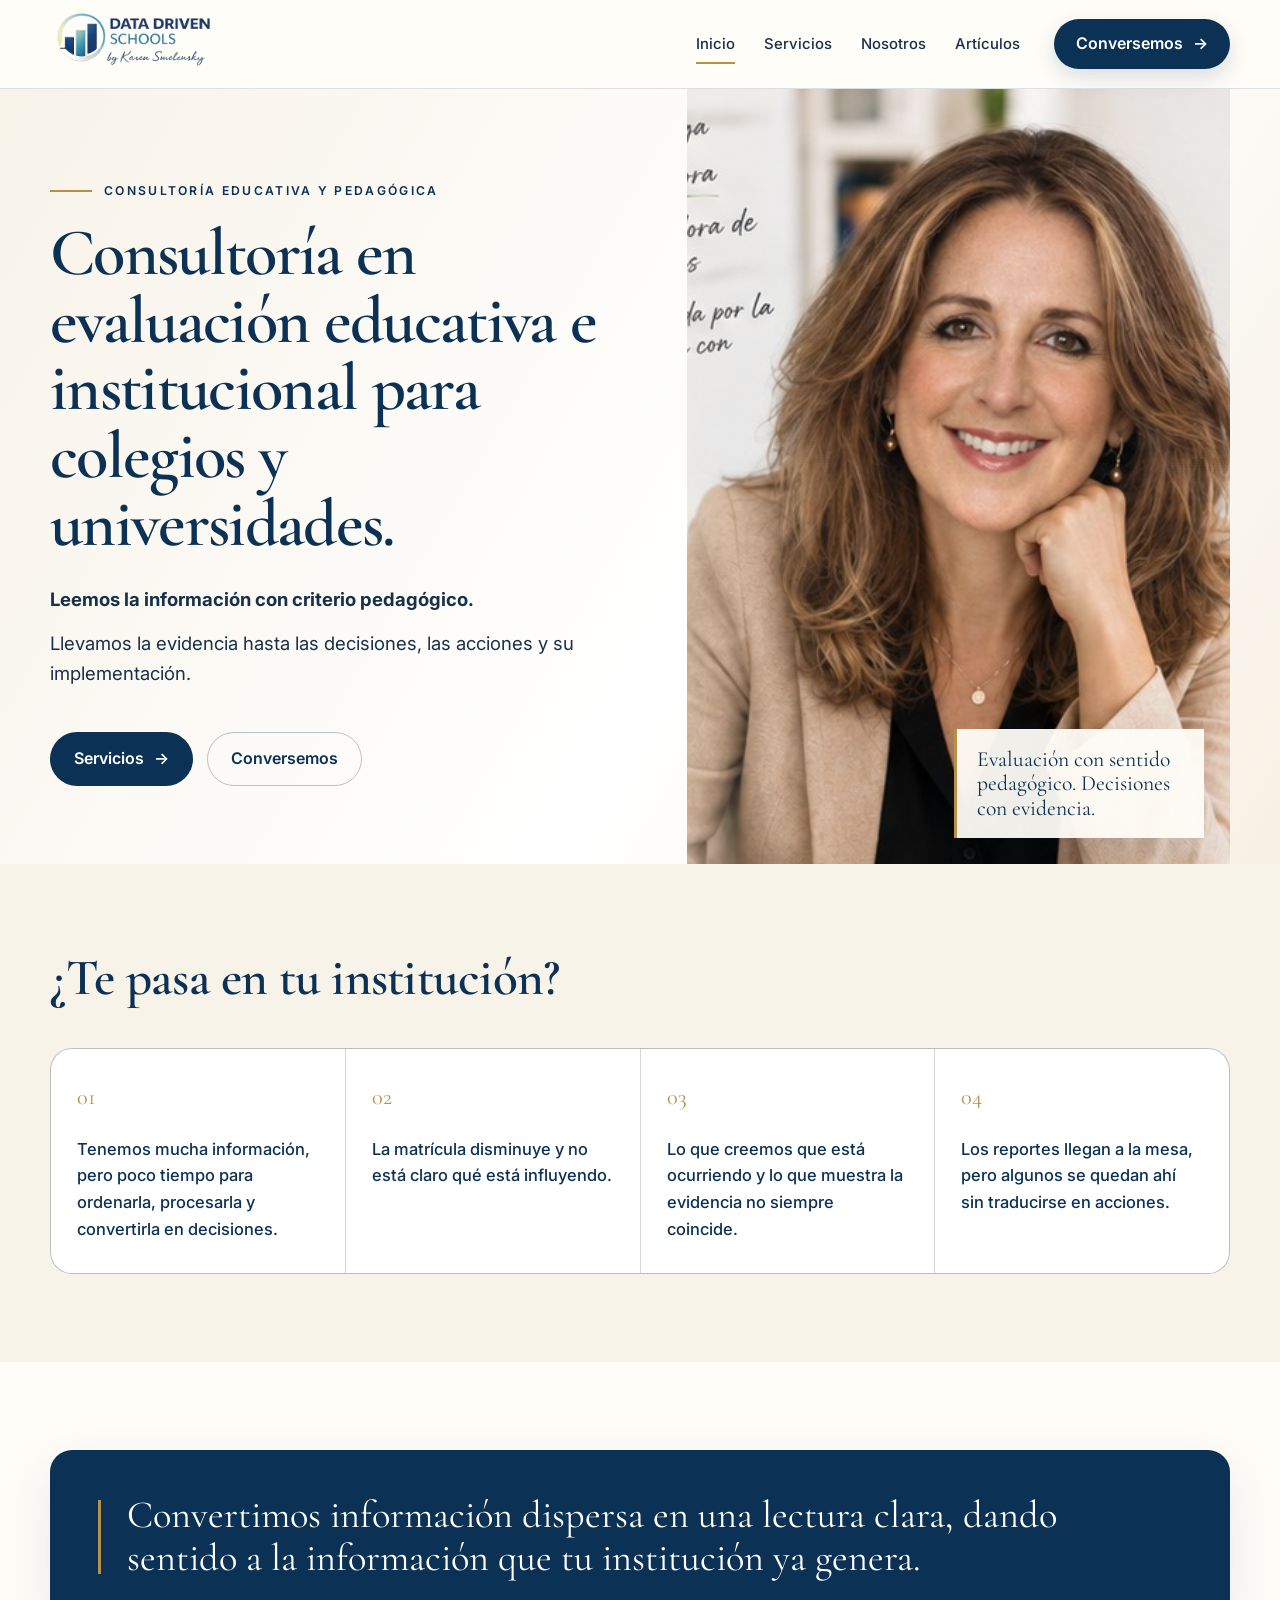
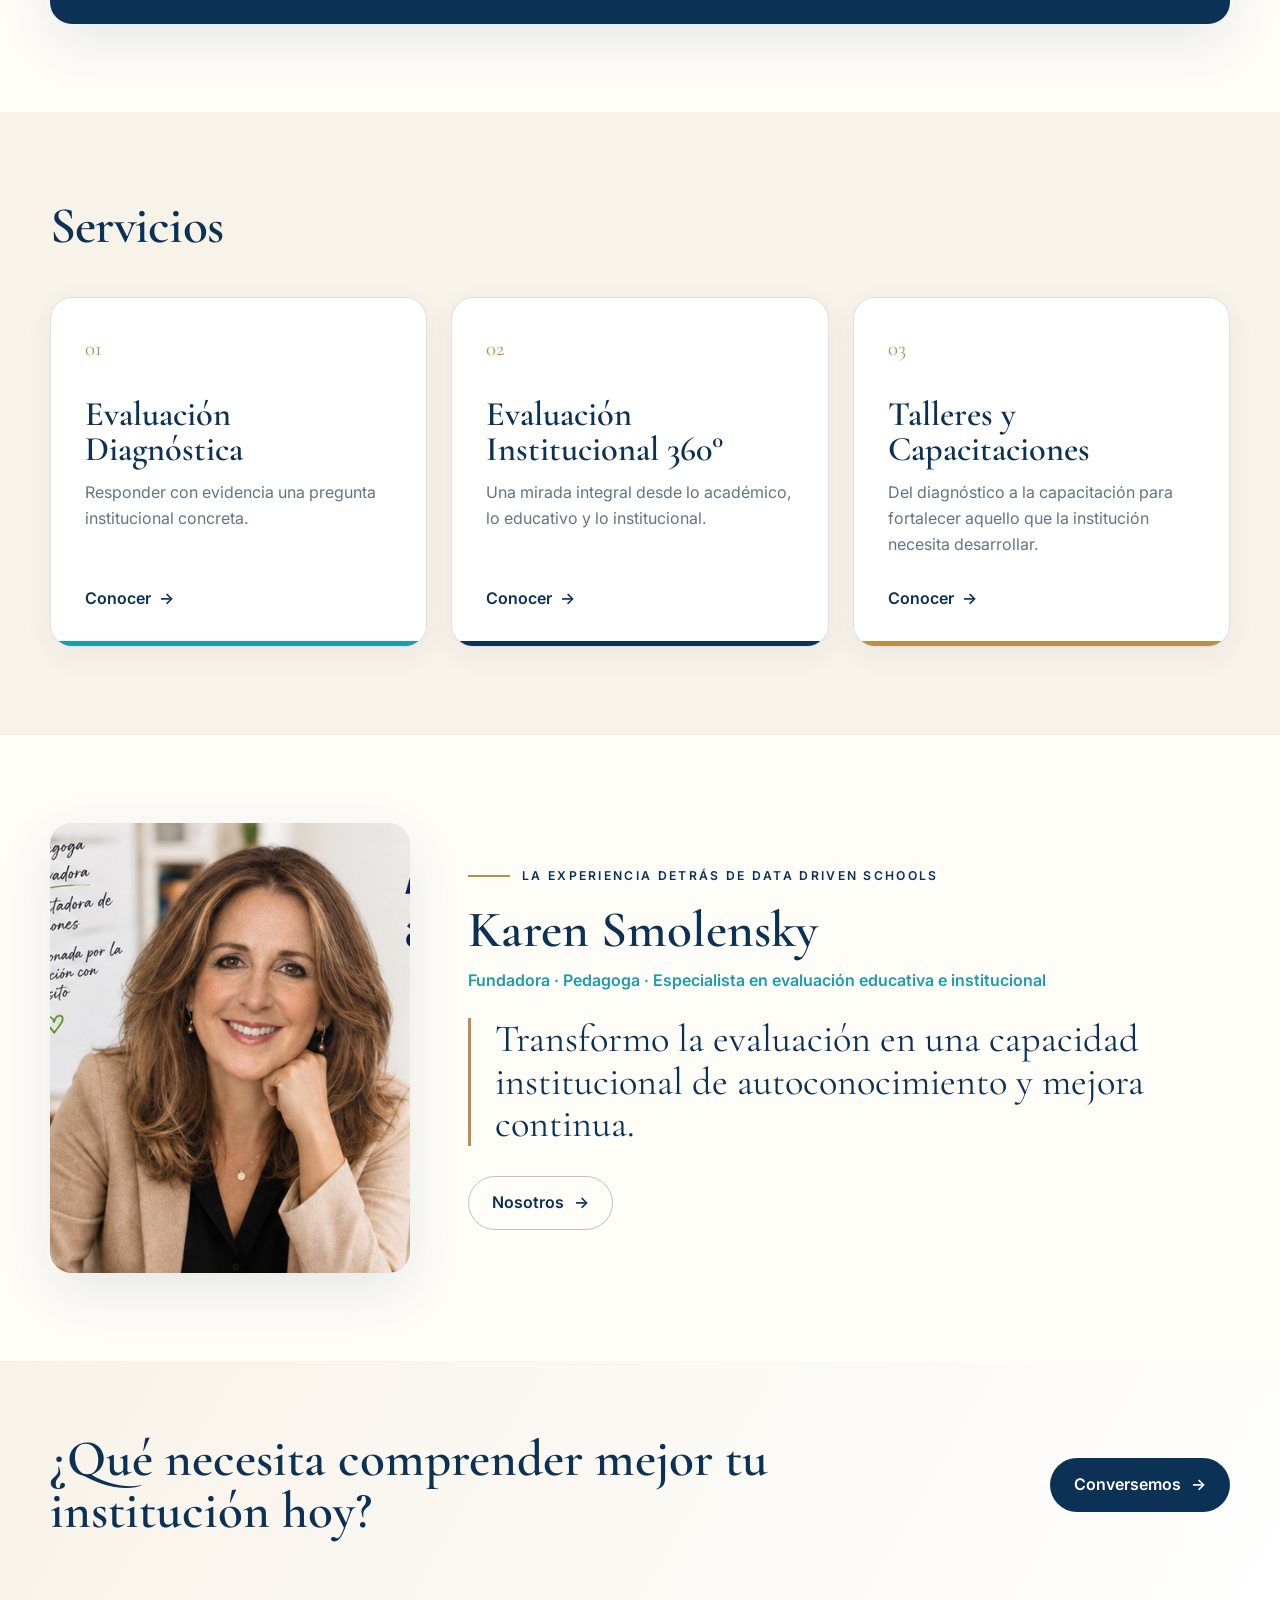
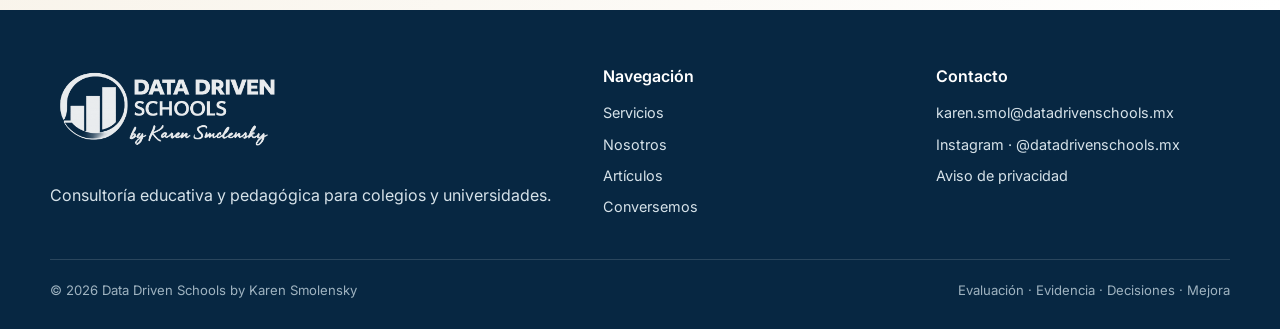
==== commit 1adc4c83: "Replace site with dds_web_final content Swap out the single-page homepage build for the full multi-p" ====
--- a/index.html
+++ b/index.html
@@ -2,276 +2,64 @@
 <html lang="es-MX">
 <head>
   <meta charset="utf-8">
-  <meta name="viewport" content="width=device-width, initial-scale=1">
-  <title>Data Driven Schools | Evaluación y gestión educativa con evidencia</title>
-  <meta name="description" content="Métricas, evaluación y seguimiento para la gestión de colegios y universidades, con sentido pedagógico.">
-  <meta name="theme-color" content="#102a43">
-  <meta property="og:title" content="Data Driven Schools">
-  <meta property="og:description" content="Métricas, evaluación y seguimiento para instituciones educativas, con sentido pedagógico.">
-  <meta property="og:type" content="website">
-  <link rel="stylesheet" href="styles.css">
+  <meta name="viewport" content="width=device-width,initial-scale=1">
+  <title>Consultoría educativa y evaluación institucional | Data Driven Schools</title>
+  <meta name="description" content="Consultoría educativa y pedagógica especializada en evaluación institucional, análisis de evidencia, formación docente y acompañamiento a colegios y universidades.">
+  <link rel="canonical" href="https://www.datadrivenschools.mx/">
+  <meta property="og:title" content="Consultoría educativa y evaluación institucional | Data Driven Schools">
+  <meta property="og:description" content="Evaluación educativa e institucional con rigor, evidencia y criterio pedagógico.">
+  <meta property="og:type" content="website"><meta property="og:url" content="https://www.datadrivenschools.mx/">
+  <meta name="theme-color" content="#0b3154">
+  <link rel="stylesheet" href="/assets/css/styles.css">
+  <script type="application/ld+json">{"@context":"https://schema.org","@type":"Organization","name":"Data Driven Schools","url":"https://www.datadrivenschools.mx/","email":"karen.smol@datadrivenschools.mx","founder":{"@type":"Person","name":"Karen Smolensky"},"description":"Consultoría educativa y pedagógica especializada en evaluación educativa e institucional."}</script>
 </head>
 <body>
-  <a class="skip-link" href="#contenido">Saltar al contenido</a>
+<a class="skip-link" href="#contenido">Saltar al contenido</a>
+<header class="site-header"><div class="container navbar">
+  <a class="brand" href="/" aria-label="Data Driven Schools, inicio"><img src="/assets/img/logo-data-driven-schools.png" alt="Data Driven Schools by Karen Smolensky"></a>
+  <button class="nav-toggle" aria-label="Abrir menú" aria-expanded="false"><span></span><span></span><span></span></button>
+  <nav class="nav-links" aria-label="Navegación principal"><a class="active" href="/">Inicio</a><a href="/servicios/">Servicios</a><a href="/nosotros/">Nosotros</a><a href="/articulos/">Artículos</a></nav>
+  <a class="nav-cta" href="/conversemos/">Conversemos <span>→</span></a>
+</div></header>
+<main id="contenido">
+<section class="hero"><div class="container hero-grid">
+  <div class="hero-copy reveal"><p class="eyebrow">Consultoría educativa y pedagógica</p>
+    <h1>Consultoría en evaluación educativa e institucional para colegios y universidades.</h1>
+    <p class="lead"><strong>Leemos la información con criterio pedagógico.</strong></p>
+    <p class="lead">Llevamos la evidencia hasta las decisiones, las acciones y su implementación.</p>
+    <div class="hero-actions"><a class="btn btn-primary" href="/servicios/">Servicios <span>→</span></a><a class="btn btn-secondary" href="/conversemos/">Conversemos</a></div>
+  </div>
+  <div class="hero-photo"><img src="/assets/img/karen-smolensky.jpg" alt="Karen Smolensky, fundadora de Data Driven Schools"><div class="hero-photo-note">Evaluación con sentido pedagógico. Decisiones con evidencia.</div></div>
+</div></section>
 
-  <header class="site-header">
-    <div class="container navbar">
-      <a class="brand" href="#inicio" aria-label="Data Driven Schools, inicio">
-        <img id="brand-logo" src="" alt="" hidden>
-        <span id="brand-fallback" class="brand-text"></span>
-      </a>
+<section class="section section-cream"><div class="container">
+  <div class="section-head reveal"><h2 class="section-title">¿Te pasa en tu institución?</h2></div>
+  <div class="issue-grid reveal">
+    <div class="issue"><span class="issue-number">01</span><p>Tenemos mucha información, pero poco tiempo para ordenarla, procesarla y convertirla en decisiones.</p></div>
+    <div class="issue"><span class="issue-number">02</span><p>La matrícula disminuye y no está claro qué está influyendo.</p></div>
+    <div class="issue"><span class="issue-number">03</span><p>Lo que creemos que está ocurriendo y lo que muestra la evidencia no siempre coincide.</p></div>
+    <div class="issue"><span class="issue-number">04</span><p>Los reportes llegan a la mesa, pero algunos se quedan ahí sin traducirse en acciones.</p></div>
+  </div>
+</div></section>
 
-      <button id="nav-toggle" class="nav-toggle" type="button" aria-label="Abrir menú" aria-expanded="false">
-        <span></span><span></span><span></span>
-      </button>
+<section class="section"><div class="container"><div class="value-banner reveal"><p>Convertimos información dispersa en una lectura clara, dando sentido a la información que tu institución ya genera.</p></div></div></section>
 
-      <nav id="nav-links" class="nav-links" aria-label="Navegación principal"></nav>
-      <a id="header-cta" class="btn btn-primary btn-small" href="#contacto">Conversemos</a>
-    </div>
-  </header>
+<section class="section section-cream"><div class="container">
+  <div class="section-head reveal"><h2 class="section-title">Servicios</h2></div>
+  <div class="card-grid">
+    <article class="service-card reveal"><div class="service-index">01</div><h3>Evaluación Diagnóstica</h3><p>Responder con evidencia una pregunta institucional concreta.</p><a class="card-link" href="/servicios/#diagnostica">Conocer <span>→</span></a></article>
+    <article class="service-card reveal"><div class="service-index">02</div><h3>Evaluación Institucional 360°</h3><p>Una mirada integral desde lo académico, lo educativo y lo institucional.</p><a class="card-link" href="/servicios/#360">Conocer <span>→</span></a></article>
+    <article class="service-card reveal"><div class="service-index">03</div><h3>Talleres y Capacitaciones</h3><p>Del diagnóstico a la capacitación para fortalecer aquello que la institución necesita desarrollar.</p><a class="card-link" href="/servicios/#capacitaciones">Conocer <span>→</span></a></article>
+  </div>
+</div></section>
 
-  <main id="contenido">
-    <section id="inicio" class="hero">
-      <div class="container hero-grid">
-        <div class="hero-copy">
-          <p id="hero-eyebrow" class="eyebrow"></p>
-          <h1 id="hero-title"></h1>
-          <p id="hero-text" class="lead"></p>
-          <div class="hero-actions">
-            <a id="hero-primary" class="btn btn-primary" href="#que-hacemos"></a>
-            <a id="hero-secondary" class="btn btn-secondary" href="#contacto"></a>
-          </div>
-        </div>
-        <aside class="hero-panel" aria-label="Proceso Data Driven">
-          <p class="eyebrow">Una forma de aprender como institución</p>
-          <h3>De la evidencia a la mejora</h3>
-          <p>La información cobra valor cuando ayuda a comprender, decidir y dar seguimiento.</p>
-          <div id="hero-cycle" class="mini-cycle"></div>
-        </aside>
-      </div>
-    </section>
+<section class="section"><div class="container founder-band">
+  <div class="founder-photo reveal"><img src="/assets/img/karen-smolensky.jpg" alt="Karen Smolensky"></div>
+  <div class="founder-copy reveal"><p class="eyebrow">La experiencia detrás de Data Driven Schools</p><h2>Karen Smolensky</h2><div class="founder-role">Fundadora · Pedagoga · Especialista en evaluación educativa e institucional</div><p class="founder-statement">Transformo la evaluación en una capacidad institucional de autoconocimiento y mejora continua.</p><a class="btn btn-secondary" href="/nosotros/">Nosotros <span>→</span></a></div>
+</div></section>
 
-    <section class="section section--cream">
-      <div class="container">
-        <div class="section-heading">
-          <p class="eyebrow">La pregunta institucional</p>
-          <h2 id="problem-title"></h2>
-          <p id="problem-text" class="lead"></p>
-        </div>
-        <div id="problem-questions" class="question-grid"></div>
-      </div>
-    </section>
-
-    <section class="section" id="que-significa">
-      <div class="container">
-        <div class="section-heading">
-          <p class="eyebrow">¿Qué significa ser Data Driven?</p>
-          <h2 id="data-title"></h2>
-          <p id="data-text" class="lead"></p>
-        </div>
-        <div id="data-definition" class="definition-box"></div>
-        <div id="principles" class="principles-grid"></div>
-        <div id="cycle" class="cycle" aria-label="Ciclo de aprendizaje institucional"></div>
-      </div>
-    </section>
-
-    <section id="que-hacemos" class="section section--soft">
-      <div class="container">
-        <div class="section-heading center">
-          <p class="eyebrow">Qué hacemos</p>
-          <h2 id="what-title"></h2>
-          <p id="what-intro" class="lead"></p>
-        </div>
-        <div id="what-grid" class="card-grid-3"></div>
-      </div>
-    </section>
-
-    <section id="soluciones" class="section">
-      <div class="container">
-        <div class="section-heading">
-          <p class="eyebrow">Una lectura integral</p>
-          <h2 id="dimensions-title"></h2>
-          <p id="dimensions-intro" class="lead"></p>
-        </div>
-        <div id="dimensions-grid" class="dimension-grid"></div>
-      </div>
-    </section>
-
-    <section class="section section--cream">
-      <div class="container">
-        <div class="section-heading center">
-          <p class="eyebrow">Dos realidades, un mismo principio</p>
-          <h2 id="audiences-title"></h2>
-          <p id="audiences-intro" class="lead"></p>
-        </div>
-        <div id="audience-grid" class="audience-grid"></div>
-      </div>
-    </section>
-
-    <section class="section section--dark">
-      <div class="container">
-        <div class="section-heading">
-          <p class="eyebrow">Cómo trabajamos</p>
-          <h2 id="process-title"></h2>
-          <p id="process-text" class="lead"></p>
-        </div>
-        <div id="process-row" class="process-row"></div>
-      </div>
-    </section>
-
-    <section id="capacitaciones" class="section">
-      <div class="container">
-        <div class="section-heading">
-          <p class="eyebrow">Talleres y programas</p>
-          <h2 id="training-title"></h2>
-          <p id="training-intro" class="lead"></p>
-        </div>
-        <div id="training-promise" class="training-promise"></div>
-        <div id="training-grid" class="training-grid"></div>
-
-        <div class="section-heading" style="margin-top:70px">
-          <p class="eyebrow">Rutas de formación</p>
-          <h2>Una oferta que puede adaptarse a la necesidad de cada equipo</h2>
-        </div>
-        <div id="routes-grid" class="routes-grid"></div>
-
-        <div class="section-heading" style="margin-top:70px">
-          <p class="eyebrow">Formas de contratación</p>
-          <h2>Del taller puntual al desarrollo de una capacidad institucional</h2>
-        </div>
-        <div id="formats-grid" class="format-grid"></div>
-      </div>
-    </section>
-
-    <section id="inteligencia" class="section section--dark">
-      <div class="container">
-        <div class="section-heading">
-          <p class="eyebrow">Inteligencia institucional</p>
-          <h2 id="intelligence-title"></h2>
-          <p id="intelligence-text" class="lead"></p>
-        </div>
-        <div id="intelligence-quote" class="quote-box"></div>
-      </div>
-    </section>
-
-    <section id="casos" class="section section--soft">
-      <div class="container">
-        <div class="section-heading">
-          <p class="eyebrow">Casos y experiencia</p>
-          <h2 id="cases-title"></h2>
-          <p id="cases-intro" class="lead"></p>
-        </div>
-        <div id="cases-grid" class="case-grid"></div>
-      </div>
-    </section>
-
-    <section id="testimonios" class="section" hidden>
-      <div class="container">
-        <div class="section-heading center">
-          <p class="eyebrow">Confianza</p>
-          <h2 id="testimonials-title"></h2>
-        </div>
-        <div id="testimonial-grid" class="testimonial-grid"></div>
-      </div>
-    </section>
-
-    <section id="filosofia" class="section section--cream">
-      <div class="container">
-        <div class="section-heading">
-          <p class="eyebrow">Filosofía educativa y evidencia</p>
-          <h2 id="philosophy-title"></h2>
-          <p id="philosophy-text" class="lead"></p>
-        </div>
-        <div id="philosophy-cloud" class="philosophy-cloud"></div>
-        <a id="philosophy-cta" class="btn btn-primary" href="#contacto"></a>
-      </div>
-    </section>
-
-    <section id="karen" class="section">
-      <div class="container about-grid">
-        <div class="about-visual">
-          <div>
-            <div class="about-initials">KS</div>
-            <h3 id="about-name"></h3>
-            <p id="about-role"></p>
-          </div>
-        </div>
-        <div>
-          <p class="eyebrow">Quién acompaña el proceso</p>
-          <h2 id="about-title"></h2>
-          <p id="about-text" class="lead"></p>
-          <div id="about-highlights" class="highlight-grid"></div>
-        </div>
-      </div>
-    </section>
-
-    <section id="ideas" class="section section--soft">
-      <div class="container">
-        <div class="section-heading">
-          <p class="eyebrow">Artículos y reflexiones</p>
-          <h2 id="ideas-title"></h2>
-          <p id="ideas-intro" class="lead"></p>
-        </div>
-        <div id="article-grid" class="article-grid"></div>
-      </div>
-    </section>
-
-    <section id="contacto" class="section section--dark">
-      <div class="container contact-grid">
-        <div>
-          <p class="eyebrow">Conversemos</p>
-          <h2 id="contact-title"></h2>
-          <p id="contact-text" class="lead"></p>
-          <div id="contact-links" class="contact-links"></div>
-        </div>
-
-        <form id="contact-form" class="contact-form">
-          <div class="form-grid">
-            <div class="form-group">
-              <label id="label-name" for="name"></label>
-              <input id="name" name="name" type="text" required autocomplete="name">
-            </div>
-            <div class="form-group">
-              <label id="label-institution" for="institution"></label>
-              <input id="institution" name="institution" type="text" required autocomplete="organization">
-            </div>
-            <div class="form-group">
-              <label id="label-role" for="role"></label>
-              <input id="role" name="role" type="text">
-            </div>
-            <div class="form-group">
-              <label id="label-email" for="email"></label>
-              <input id="email" name="email" type="email" required autocomplete="email">
-            </div>
-            <div class="form-group full">
-              <label id="label-phone" for="phone"></label>
-              <input id="phone" name="phone" type="tel" autocomplete="tel">
-            </div>
-            <div class="form-group full">
-              <label id="label-message" for="message"></label>
-              <textarea id="message" name="message" required></textarea>
-            </div>
-            <div class="form-group full">
-              <button id="form-submit" class="btn btn-primary" type="submit"></button>
-              <div id="form-status" class="form-status" role="status" aria-live="polite"></div>
-            </div>
-          </div>
-        </form>
-      </div>
-    </section>
-  </main>
-
-  <footer class="site-footer">
-    <div class="container footer-grid">
-      <div>
-        <strong id="footer-name"></strong>
-        <div id="footer-copy"></div>
-      </div>
-      <nav id="footer-nav" class="footer-nav" aria-label="Navegación secundaria"></nav>
-    </div>
-  </footer>
-
-  <script src="content.js"></script>
-  <script src="script.js"></script>
-</body>
-</html>
+<section class="final-cta"><div class="container final-cta-inner"><h2>¿Qué necesita comprender mejor tu institución hoy?</h2><a class="btn btn-primary" href="/conversemos/">Conversemos <span>→</span></a></div></section>
+</main>
+<footer class="site-footer"><div class="container"><div class="footer-grid"><div><img class="footer-logo" src="/assets/img/logo-data-driven-schools.png" alt="Data Driven Schools"><p>Consultoría educativa y pedagógica para colegios y universidades.</p></div><div><div class="footer-title">Navegación</div><div class="footer-links"><a href="/servicios/">Servicios</a><a href="/nosotros/">Nosotros</a><a href="/articulos/">Artículos</a><a href="/conversemos/">Conversemos</a></div></div><div><div class="footer-title">Contacto</div><div class="footer-links"><a href="mailto:karen.smol@datadrivenschools.mx">karen.smol@datadrivenschools.mx</a><span>Instagram · @datadrivenschools.mx</span><a href="/privacidad/">Aviso de privacidad</a></div></div></div><div class="footer-bottom"><span>© <span data-year></span> Data Driven Schools by Karen Smolensky</span><span>Evaluación · Evidencia · Decisiones · Mejora</span></div></div></footer>
+<script src="/assets/js/main.js" defer></script>
+</body></html>
--- a/assets/css/styles.css
+++ b/assets/css/styles.css
@@ -0,0 +1,187 @@
+@import url('https://fonts.googleapis.com/css2?family=Cormorant+Garamond:wght@500;600&family=Inter:wght@400;500;600&display=swap');
+
+:root{
+  --navy:#0b3154;
+  --navy-2:#123f64;
+  --cream:#f8f3e9;
+  --ivory:#fffdf8;
+  --turquoise:#1d9cab;
+  --turquoise-soft:#dff2f2;
+  --gold:#b99049;
+  --gold-soft:#ead7ae;
+  --ink:#173149;
+  --muted:#657481;
+  --line:rgba(11,49,84,.14);
+  --shadow:0 18px 55px rgba(11,49,84,.10);
+  --radius:22px;
+  --container:min(1180px, calc(100% - 40px));
+}
+
+*{box-sizing:border-box}
+html{scroll-behavior:smooth;scroll-padding-top:100px}
+body{margin:0;background:var(--ivory);color:var(--ink);font-family:'Inter',Arial,sans-serif;line-height:1.62;-webkit-font-smoothing:antialiased}
+img{max-width:100%;display:block}
+a{color:inherit;text-decoration:none}
+button,input,textarea,select{font:inherit}
+::selection{background:var(--turquoise-soft);color:var(--navy)}
+
+.skip-link{position:absolute;left:-999px;top:10px;background:#fff;padding:10px 14px;z-index:999}
+.skip-link:focus{left:10px}
+.container{width:var(--container);margin-inline:auto}
+
+.site-header{position:sticky;top:0;z-index:100;background:rgba(255,253,248,.93);backdrop-filter:blur(16px);border-bottom:1px solid var(--line)}
+.navbar{height:88px;display:flex;align-items:center;gap:34px}
+.brand{margin-right:auto;display:flex;align-items:center;min-width:210px}
+.brand img{width:230px;height:74px;object-fit:contain;object-position:left center}
+.nav-links{display:flex;align-items:center;gap:29px;font-size:.93rem;font-weight:500}
+.nav-links a{position:relative;padding:10px 0}
+.nav-links a::after{content:'';position:absolute;left:0;right:100%;bottom:2px;height:2px;background:var(--gold);transition:.25s ease}
+.nav-links a:hover::after,.nav-links a.active::after{right:0}
+.nav-cta{display:inline-flex;align-items:center;gap:10px;background:var(--navy);color:#fff;padding:12px 22px;border-radius:999px;font-weight:600;box-shadow:0 8px 22px rgba(11,49,84,.16)}
+.nav-cta:hover{transform:translateY(-1px)}
+.nav-toggle{display:none;border:0;background:transparent;padding:8px;cursor:pointer}
+.nav-toggle span{display:block;width:24px;height:2px;background:var(--navy);margin:5px 0}
+
+.eyebrow{display:flex;align-items:center;gap:12px;margin:0 0 18px;font-size:.76rem;letter-spacing:.19em;text-transform:uppercase;color:var(--navy);font-weight:600}
+.eyebrow::before{content:'';width:42px;height:2px;background:var(--gold);display:inline-block}
+.hero{background:linear-gradient(120deg,var(--cream) 0%,#fff 58%,#f7f0e4 100%);overflow:hidden}
+.hero-grid{display:grid;grid-template-columns:1.08fr .92fr;align-items:stretch;min-height:630px}
+.hero-copy{padding:92px 50px 78px 0;display:flex;flex-direction:column;justify-content:center}
+.hero h1,.page-hero h1,.section-title,h2,h3{font-family:'Cormorant Garamond',Georgia,serif;color:var(--navy);line-height:1.02;font-weight:600}
+.hero h1{font-size:clamp(3rem,5.2vw,5.3rem);letter-spacing:-.025em;margin:0 0 26px}
+.hero .lead{font-size:1.16rem;max-width:720px;margin:0 0 14px}
+.hero .hero-promise{font-family:'Cormorant Garamond',Georgia,serif;font-size:1.65rem;line-height:1.18;margin:22px 0 0;padding:18px 22px;border-left:3px solid var(--gold);background:rgba(255,255,255,.55);max-width:720px;color:var(--navy)}
+.hero-actions{display:flex;gap:14px;margin-top:30px;flex-wrap:wrap}
+.btn{display:inline-flex;align-items:center;justify-content:center;gap:10px;padding:13px 23px;border-radius:999px;font-weight:600;border:1px solid transparent;transition:.22s ease;cursor:pointer}
+.btn-primary{background:var(--navy);color:#fff}.btn-primary:hover{background:var(--navy-2);transform:translateY(-2px)}
+.btn-secondary{border-color:rgba(11,49,84,.28);background:transparent;color:var(--navy)}.btn-secondary:hover{border-color:var(--navy);background:#fff}
+.hero-photo{position:relative;min-height:630px;background:#efe8dd;overflow:hidden}
+.hero-photo img{width:100%;height:100%;object-fit:cover;object-position:center top;filter:saturate(.93) contrast(1.01)}
+.hero-photo::before{content:'';position:absolute;inset:0;background:linear-gradient(90deg,rgba(248,243,233,.24),transparent 28%);z-index:1;pointer-events:none}
+.hero-photo-note{position:absolute;z-index:2;right:26px;bottom:26px;background:rgba(255,253,248,.94);padding:18px 20px;border-left:3px solid var(--gold);max-width:250px;font-family:'Cormorant Garamond',Georgia,serif;color:var(--navy);font-size:1.35rem;line-height:1.13;box-shadow:var(--shadow)}
+
+.section{padding:88px 0}
+.section-tight{padding:62px 0}
+.section-cream{background:var(--cream)}
+.section-aqua{background:linear-gradient(180deg,#f1fbfb,#e3f5f4)}
+.section-navy{background:var(--navy);color:#fff}
+.section-navy h2,.section-navy h3,.section-navy .section-title{color:#fff}
+.section-navy .eyebrow{color:#9edce1}
+.section-head{max-width:840px;margin-bottom:44px}
+.section-head.center{margin-inline:auto;text-align:center}.section-head.center .eyebrow{justify-content:center}
+.section-title{font-size:clamp(2.55rem,4vw,4.15rem);margin:0 0 16px;letter-spacing:-.015em}
+.section-intro{font-size:1.08rem;color:var(--muted);margin:0;max-width:800px}
+.section-navy .section-intro{color:#d7e4ec}
+
+.issue-grid{display:grid;grid-template-columns:repeat(4,1fr);gap:1px;background:var(--line);border:1px solid var(--line);border-radius:var(--radius);overflow:hidden}
+.issue{background:#fff;padding:30px 26px;min-height:185px;display:flex;flex-direction:column;gap:20px}
+.issue-number{font-family:'Cormorant Garamond',Georgia,serif;color:var(--gold);font-size:1.4rem}
+.issue p{margin:0;font-size:1.03rem;font-weight:500;color:var(--navy)}
+
+.value-banner{background:var(--navy);color:#fff;border-radius:var(--radius);padding:44px 48px;display:grid;grid-template-columns:auto 1fr;gap:26px;align-items:center;box-shadow:var(--shadow)}
+.value-banner::before{content:'';width:3px;height:74px;background:var(--gold);display:block}
+.value-banner p{font-family:'Cormorant Garamond',Georgia,serif;font-size:clamp(1.8rem,3vw,2.7rem);line-height:1.13;margin:0;max-width:980px}
+
+.card-grid{display:grid;grid-template-columns:repeat(3,1fr);gap:24px}
+.service-card{background:#fff;border:1px solid var(--line);border-radius:var(--radius);padding:34px;min-height:315px;display:flex;flex-direction:column;position:relative;overflow:hidden;box-shadow:0 8px 30px rgba(11,49,84,.05);transition:.25s ease}
+.service-card::after{content:'';position:absolute;left:0;right:0;bottom:0;height:5px;background:var(--turquoise)}
+.service-card:nth-child(2)::after{background:var(--navy)}
+.service-card:nth-child(3)::after{background:var(--gold)}
+.service-card:hover{transform:translateY(-5px);box-shadow:var(--shadow)}
+.service-index{font-family:'Cormorant Garamond',Georgia,serif;font-size:1.3rem;color:var(--gold);margin-bottom:32px}
+.service-card h3{font-size:2.15rem;margin:0 0 13px}
+.service-card p{margin:0;color:var(--muted)}
+.card-link{margin-top:auto;padding-top:28px;font-weight:600;color:var(--navy);display:flex;align-items:center;gap:8px}
+.card-link span{transition:.2s}.service-card:hover .card-link span{transform:translateX(4px)}
+
+.founder-band{display:grid;grid-template-columns:360px 1fr;gap:58px;align-items:center}
+.founder-photo{aspect-ratio:4/5;border-radius:var(--radius);overflow:hidden;box-shadow:var(--shadow);background:#e8e0d5}
+.founder-photo img{width:100%;height:100%;object-fit:cover;object-position:center top}
+.founder-copy h2{font-size:clamp(2.5rem,4vw,4rem);margin:0 0 12px}
+.founder-role{font-weight:600;color:var(--turquoise);margin-bottom:24px}
+.founder-statement{font-family:'Cormorant Garamond',Georgia,serif;font-size:clamp(2rem,3vw,3rem);line-height:1.11;color:var(--navy);margin:0 0 30px;padding-left:24px;border-left:3px solid var(--gold)}
+
+.final-cta{padding:72px 0;background:linear-gradient(120deg,var(--cream),#fff)}
+.final-cta-inner{display:flex;align-items:center;justify-content:space-between;gap:30px}
+.final-cta h2{font-size:clamp(2.4rem,4vw,3.8rem);margin:0;max-width:780px}
+
+.page-hero{padding:84px 0 70px;background:linear-gradient(120deg,var(--cream),#fff)}
+.page-hero h1{font-size:clamp(3rem,5vw,5rem);margin:0 0 20px;max-width:980px}
+.page-hero .lead{font-size:1.15rem;max-width:880px;margin:0 0 16px}
+.statement{font-family:'Cormorant Garamond',Georgia,serif;color:var(--navy);font-size:clamp(1.8rem,2.8vw,2.5rem);line-height:1.15;margin:26px 0 0;padding-left:22px;border-left:3px solid var(--gold)}
+
+.service-nav{display:grid;grid-template-columns:repeat(3,1fr);gap:18px;margin-top:40px}
+.service-nav a{border:1px solid var(--line);border-radius:18px;padding:21px 24px;background:#fff;font-weight:600;color:var(--navy);display:flex;justify-content:space-between;gap:14px;align-items:center;transition:.2s}.service-nav a:hover{transform:translateY(-3px);box-shadow:var(--shadow);border-color:rgba(29,156,171,.35)}
+
+.approach-track{position:relative;display:grid;grid-template-columns:repeat(4,1fr);gap:22px;margin-top:55px}
+.approach-track::before{content:'';position:absolute;left:10%;right:10%;top:28px;height:2px;background:linear-gradient(90deg,var(--gold),var(--turquoise),var(--gold));opacity:.75}
+.approach-step{position:relative;padding-top:70px;opacity:0;transform:translateY(24px);transition:.65s ease;transition-delay:calc(var(--step) * 130ms)}
+.approach-step.is-visible{opacity:1;transform:none}
+.approach-dot{position:absolute;top:0;left:0;width:56px;height:56px;border-radius:50%;background:var(--navy);border:2px solid var(--gold);display:flex;align-items:center;justify-content:center;color:#fff;font-family:'Cormorant Garamond',Georgia,serif;font-size:1.3rem;z-index:2;box-shadow:0 0 0 8px var(--ivory)}
+.section-navy .approach-dot{box-shadow:0 0 0 8px var(--navy);background:#fff;color:var(--navy)}
+.approach-step h3{font-size:1.7rem;margin:0 0 10px}.approach-step p{margin:0;color:#d4e1e9}.section:not(.section-navy) .approach-step p{color:var(--muted)}
+
+.question-list{display:grid;grid-template-columns:1fr 1fr;gap:15px;margin:34px 0}
+.question-list div{padding:20px 22px;border-left:3px solid var(--gold);background:#fff;border-radius:0 14px 14px 0;box-shadow:0 6px 22px rgba(11,49,84,.045);font-weight:500}
+.solution-box{border:1px solid var(--line);border-radius:var(--radius);padding:34px;background:linear-gradient(120deg,#fff,var(--cream));margin-top:32px}
+.solution-box h3{font-size:2.15rem;margin:0 0 12px}.solution-box p{margin:0;max-width:920px}
+
+.dimension-grid{display:grid;grid-template-columns:repeat(3,1fr);gap:22px}
+.dimension-card{background:#fff;border:1px solid var(--line);border-radius:var(--radius);padding:30px;display:flex;flex-direction:column;min-height:520px;box-shadow:0 8px 28px rgba(11,49,84,.05)}
+.dimension-label{font-size:.72rem;letter-spacing:.16em;text-transform:uppercase;color:var(--turquoise);font-weight:700;margin-bottom:14px}
+.dimension-card h3{font-size:2.1rem;margin:0 0 12px}
+.dimension-card .dimension-intro{font-weight:600;color:var(--navy);margin:0 0 22px}
+.dimension-card ul{list-style:none;padding:0;margin:0 0 24px;display:grid;gap:12px}
+.dimension-card li{padding-left:18px;position:relative;color:#415463}.dimension-card li::before{content:'';width:6px;height:6px;border-radius:50%;background:var(--gold);position:absolute;left:0;top:.65em}
+.dimension-value{margin-top:auto;border-top:1px solid var(--gold-soft);padding-top:18px;font-family:'Cormorant Garamond',Georgia,serif;font-size:1.4rem;line-height:1.18;color:var(--navy)}
+
+.training-lead{display:grid;grid-template-columns:1fr 1fr;gap:24px;margin-bottom:42px}
+.training-lead .big-note{font-family:'Cormorant Garamond',Georgia,serif;font-size:clamp(2rem,3vw,3rem);line-height:1.1;color:var(--navy);padding-left:22px;border-left:3px solid var(--gold)}
+.training-lead p{margin:0}
+.training-columns{display:grid;grid-template-columns:1fr 1fr;gap:28px}
+.training-column{border:1px solid var(--line);border-radius:var(--radius);background:#fff;padding:32px}
+.training-column h3{font-size:2.2rem;margin:0 0 8px}.training-column>.intro{color:var(--muted);margin:0 0 25px}
+.training-item{padding:18px 0;border-top:1px solid var(--line)}
+.training-item:first-of-type{border-top:0}
+.training-item strong{display:block;color:var(--navy);font-size:1.03rem;margin-bottom:4px}
+.training-item em{display:block;color:#5f7180;font-style:normal;font-size:.93rem}
+
+.quote-pull{font-family:'Cormorant Garamond',Georgia,serif;font-size:clamp(2.2rem,4vw,4rem);line-height:1.07;color:var(--navy);margin:0;padding-left:30px;border-left:3px solid var(--gold)}
+.story{max-width:900px}.story p{font-size:1.05rem;margin:0 0 21px}.story strong{color:var(--navy)}
+.story .story-quote{font-family:'Cormorant Garamond',Georgia,serif;font-size:2.35rem;line-height:1.1;color:var(--navy);margin:40px 0;padding:24px 0;border-top:1px solid var(--gold-soft);border-bottom:1px solid var(--gold-soft)}
+.vision-box{background:var(--navy);color:#fff;border-radius:var(--radius);padding:48px;box-shadow:var(--shadow)}
+.vision-box h2{color:#fff;margin-top:0;font-size:3rem}.vision-box p{font-size:1.12rem;max-width:920px}.vision-box p:last-child{font-weight:600;color:#c7f0f1}
+
+.articles-grid{display:grid;grid-template-columns:repeat(3,1fr);gap:22px}
+.article-card{border:1px solid var(--line);border-radius:var(--radius);padding:30px;background:#fff;min-height:300px;display:flex;flex-direction:column;transition:.2s}.article-card:hover{transform:translateY(-4px);box-shadow:var(--shadow)}
+.article-card .meta{color:var(--gold);font-size:.77rem;text-transform:uppercase;letter-spacing:.14em;font-weight:700}.article-card h2{font-size:2rem;margin:16px 0 14px}.article-card p{color:var(--muted);margin:0 0 22px}.article-card .card-link{margin-top:auto}
+
+.contact-grid{display:grid;grid-template-columns:.82fr 1.18fr;gap:60px;align-items:start}
+.contact-copy h1{font-size:clamp(3.2rem,5vw,5rem);margin:0 0 20px}.contact-copy p{font-size:1.1rem}.contact-detail{margin-top:28px;padding-top:24px;border-top:1px solid var(--line)}
+.contact-form{background:#fff;padding:34px;border-radius:var(--radius);box-shadow:var(--shadow);border:1px solid var(--line)}
+.form-row{display:grid;grid-template-columns:1fr 1fr;gap:16px}.field{display:grid;gap:7px;margin-bottom:16px}.field label{font-size:.9rem;font-weight:600;color:var(--navy)}
+.field input,.field textarea,.field select{width:100%;border:1px solid rgba(11,49,84,.18);border-radius:12px;padding:13px 14px;background:#fff;color:var(--ink);outline:none}.field input:focus,.field textarea:focus,.field select:focus{border-color:var(--turquoise);box-shadow:0 0 0 3px rgba(29,156,171,.12)}
+.field textarea{min-height:150px;resize:vertical}.form-check{display:flex;gap:10px;align-items:flex-start;font-size:.84rem;color:var(--muted);margin:5px 0 20px}.honeypot{position:absolute!important;left:-9999px!important}
+
+.site-footer{background:#072742;color:#d6e2e9;padding:54px 0 28px}
+.footer-grid{display:grid;grid-template-columns:1.4fr .8fr .8fr;gap:38px;align-items:start}.footer-logo{width:240px;filter:brightness(0) invert(1);opacity:.92;margin-bottom:12px}.footer-title{font-weight:600;color:#fff;margin-bottom:12px}.footer-links{display:grid;gap:8px;font-size:.9rem}.footer-links a:hover{color:#fff}.footer-bottom{border-top:1px solid rgba(255,255,255,.14);margin-top:34px;padding-top:20px;font-size:.82rem;display:flex;justify-content:space-between;gap:20px;color:#9fb3c0}
+
+.reveal{opacity:0;transform:translateY(18px);transition:.65s ease}.reveal.is-visible{opacity:1;transform:none}
+.gold-rule{width:56px;height:2px;background:var(--gold);margin:18px 0}
+.small-note{font-size:.88rem;color:var(--muted)}
+
+@media (max-width:1020px){
+  .nav-links{gap:18px}.brand img{width:200px}.navbar{gap:18px}
+  .hero-grid{grid-template-columns:1fr}.hero-copy{padding:74px 0 54px}.hero-photo{min-height:520px;border-radius:var(--radius) var(--radius) 0 0}
+  .issue-grid{grid-template-columns:1fr 1fr}.card-grid,.dimension-grid,.articles-grid{grid-template-columns:1fr 1fr}.service-card:last-child,.dimension-card:last-child,.article-card:last-child{grid-column:1/-1}
+  .approach-track{grid-template-columns:1fr 1fr}.approach-track::before{display:none}.founder-band{grid-template-columns:300px 1fr}.training-columns{grid-template-columns:1fr}.contact-grid{grid-template-columns:1fr}.footer-grid{grid-template-columns:1fr 1fr}.footer-grid>div:first-child{grid-column:1/-1}
+}
+
+@media (max-width:780px){
+  :root{--container:min(100% - 28px,1180px)}
+  .navbar{height:76px}.brand img{width:178px;height:62px}.nav-toggle{display:block}.nav-links{position:absolute;left:14px;right:14px;top:76px;background:var(--ivory);border:1px solid var(--line);border-radius:16px;box-shadow:var(--shadow);padding:16px;display:none;flex-direction:column;align-items:stretch;gap:0}.nav-links.open{display:flex}.nav-links a{padding:12px}.nav-cta{display:none}
+  .hero h1{font-size:3.35rem}.hero-photo{min-height:430px}.hero-photo-note{right:16px;bottom:16px;font-size:1.15rem;max-width:210px}.section{padding:68px 0}.page-hero{padding:65px 0 55px}
+  .issue-grid,.card-grid,.dimension-grid,.service-nav,.training-lead,.articles-grid,.form-row{grid-template-columns:1fr}.service-card:last-child,.dimension-card:last-child,.article-card:last-child{grid-column:auto}.issue{min-height:auto}.value-banner{grid-template-columns:1fr;padding:34px}.value-banner::before{width:60px;height:2px}.founder-band{grid-template-columns:1fr}.founder-photo{max-width:430px;margin:auto}.approach-track{grid-template-columns:1fr}.approach-step{padding-left:74px;padding-top:0;min-height:115px}.approach-dot{left:0}.question-list{grid-template-columns:1fr}.training-lead{gap:16px}.vision-box{padding:34px}.footer-grid{grid-template-columns:1fr}.footer-grid>div:first-child{grid-column:auto}.footer-bottom{flex-direction:column}.final-cta-inner{align-items:flex-start;flex-direction:column}
+}
+
+@media (prefers-reduced-motion:reduce){html{scroll-behavior:auto}.reveal,.approach-step,.service-card,.btn{transition:none!important;transform:none!important;opacity:1!important}}
